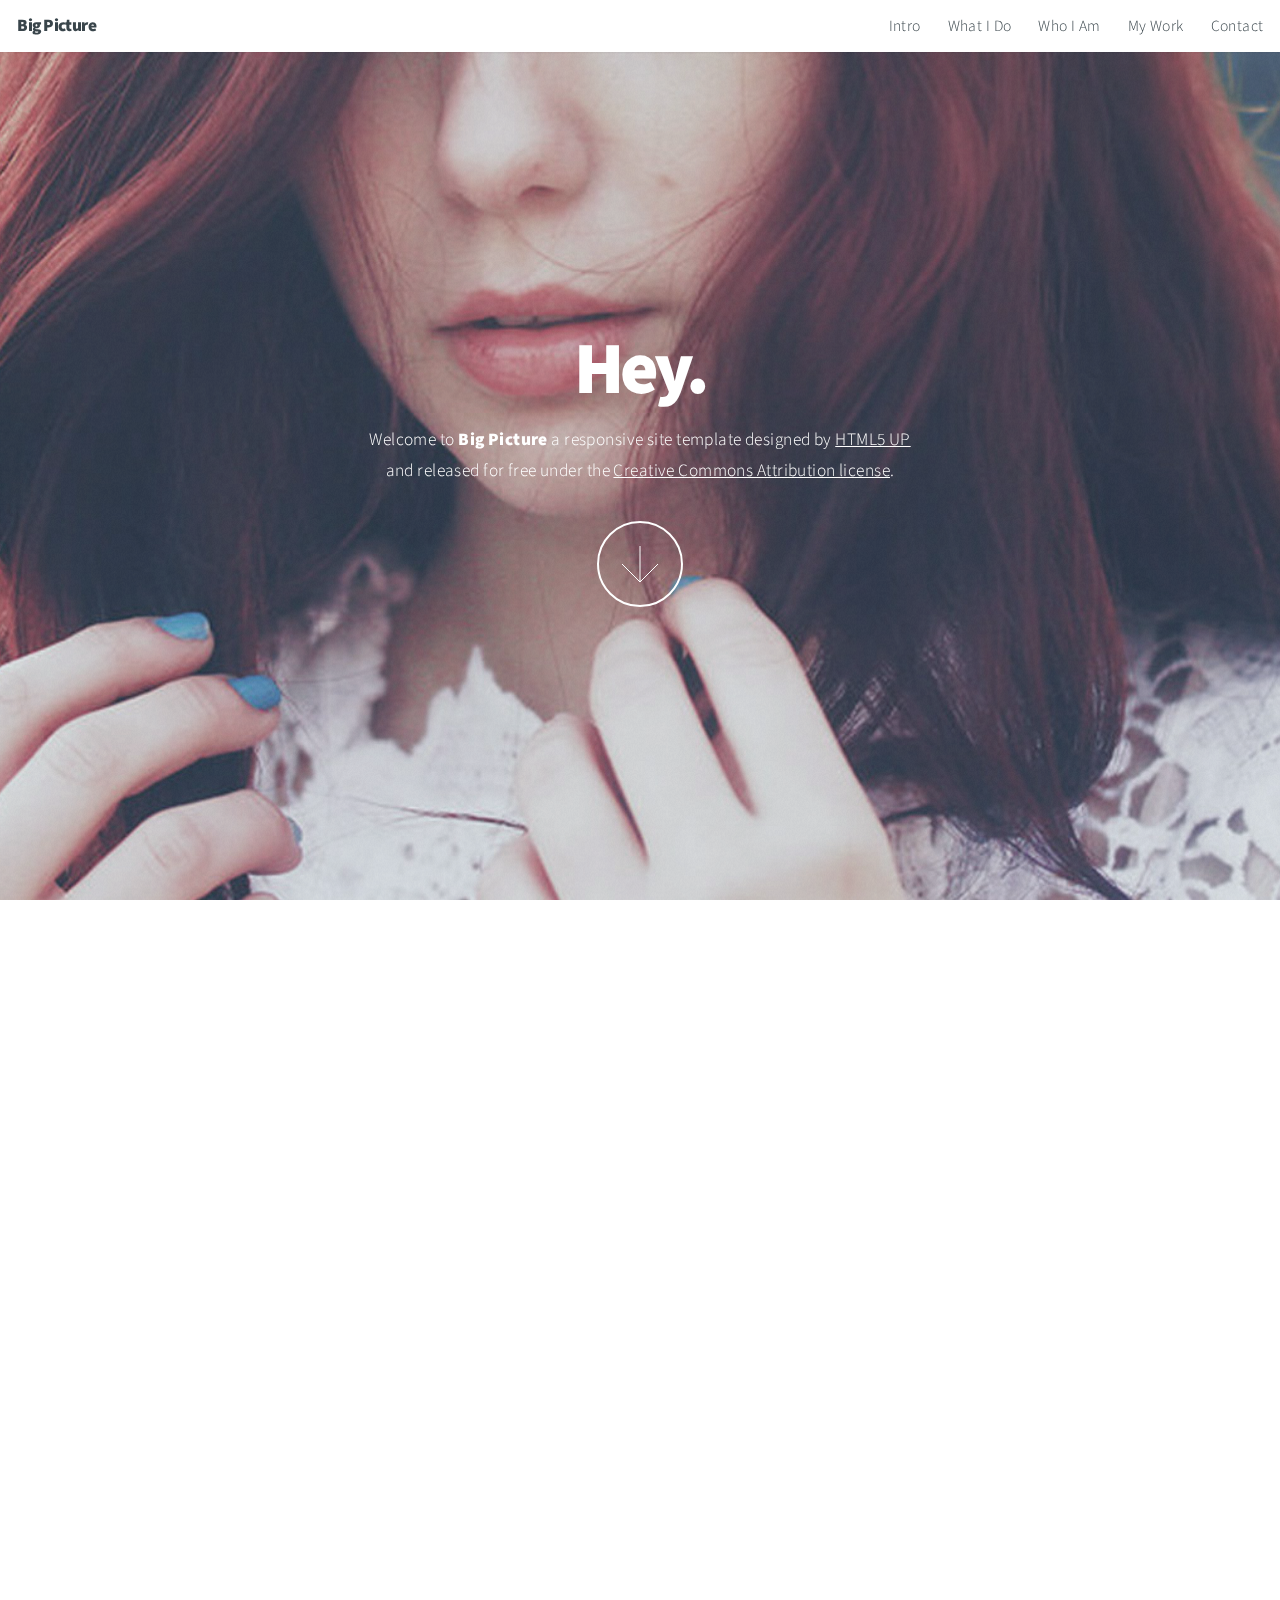
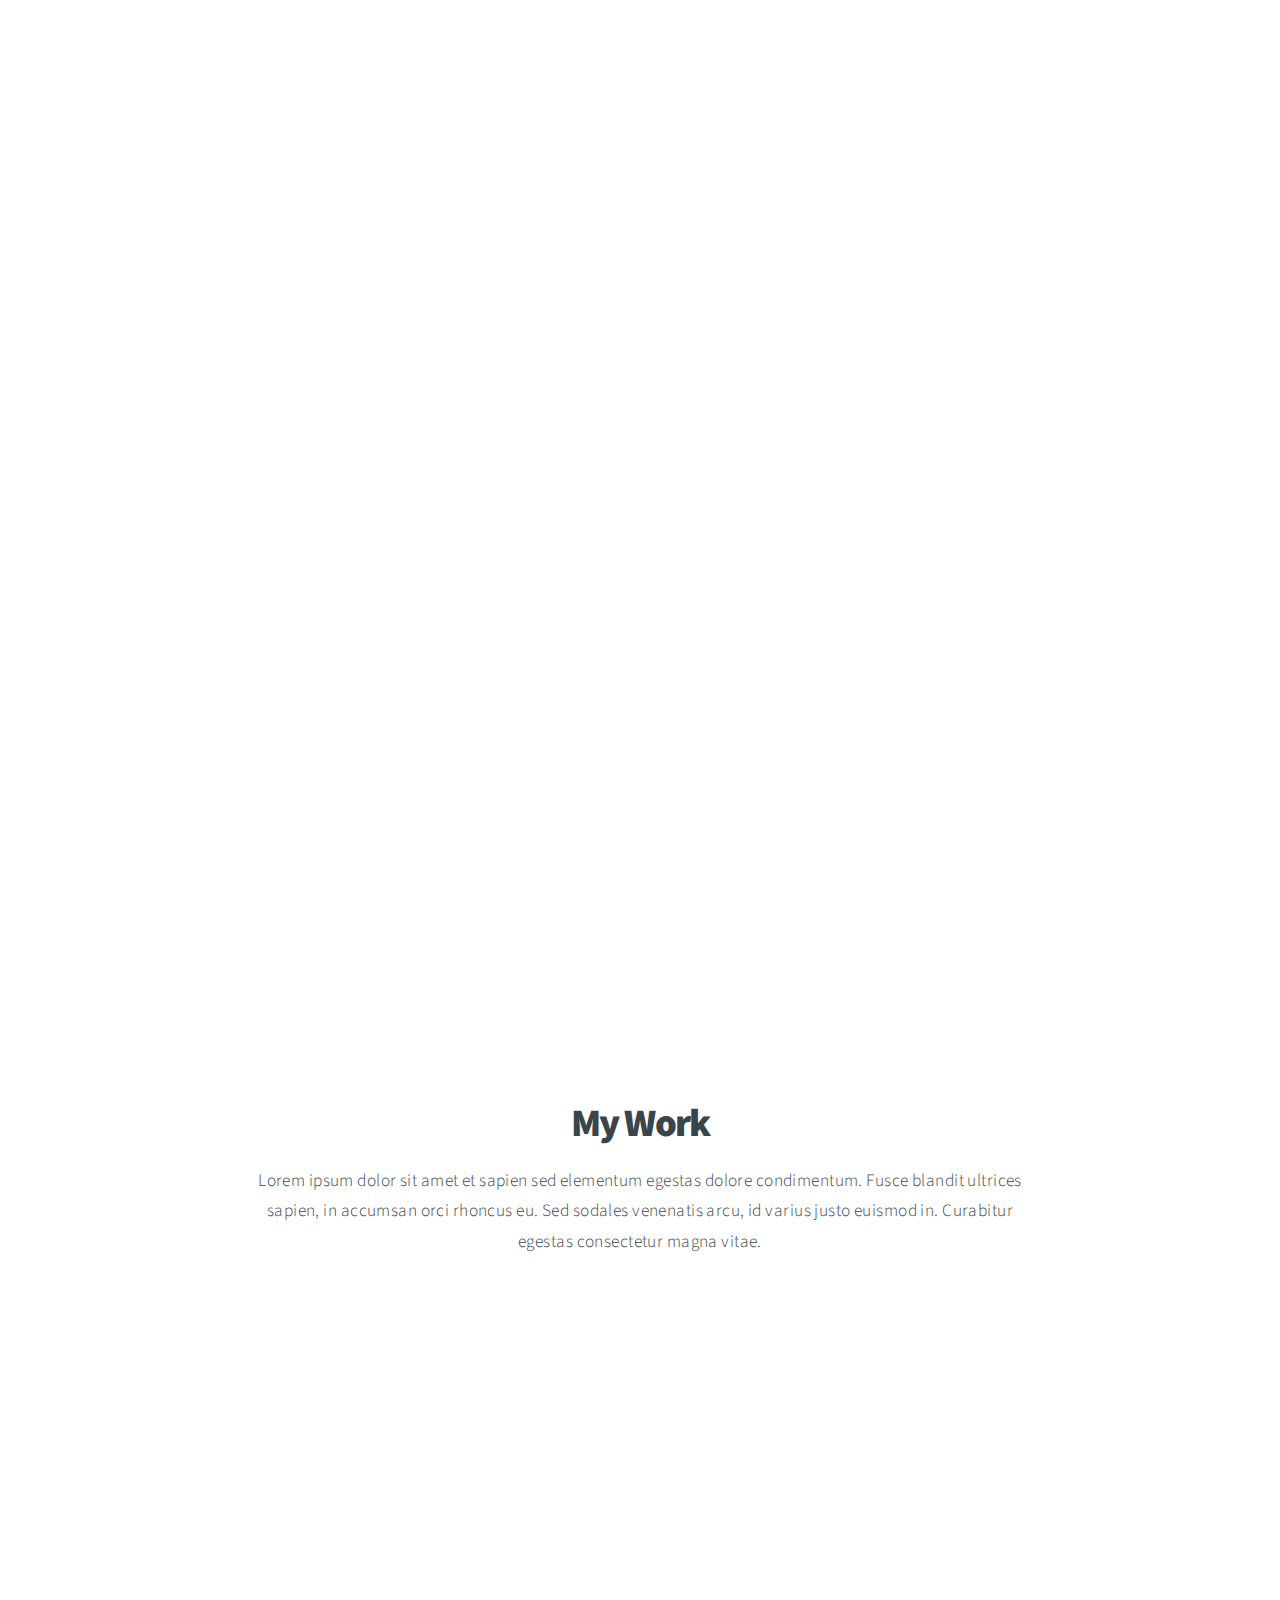
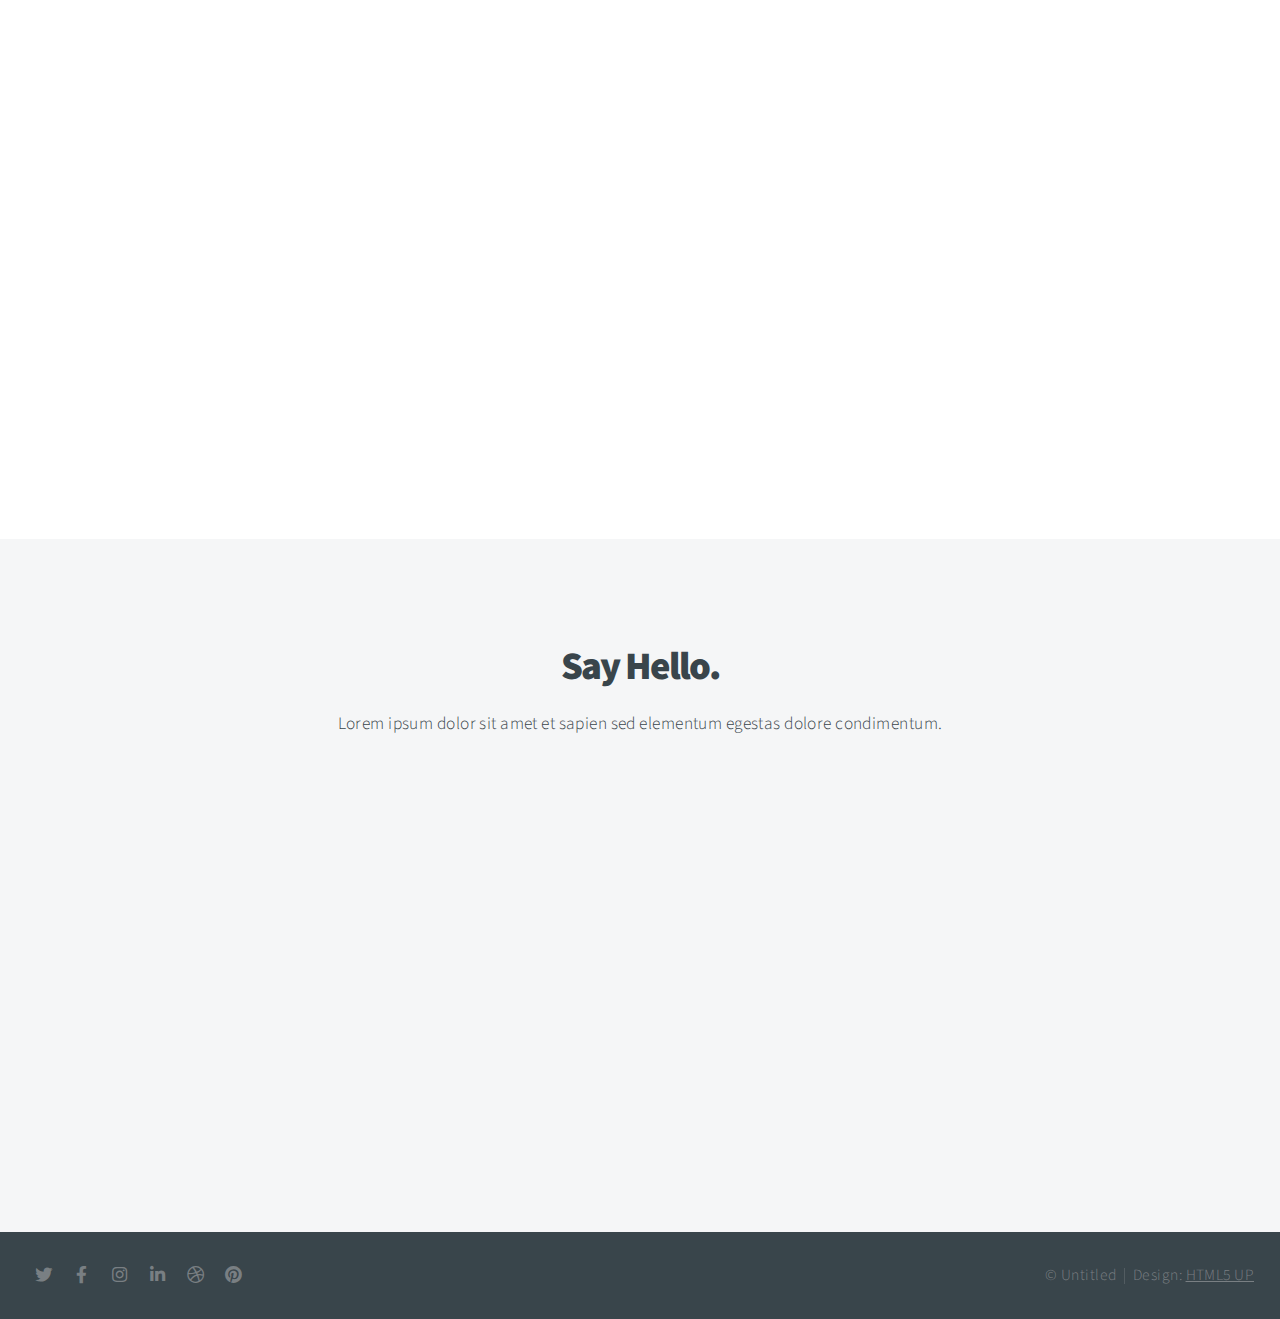
==== index.html @ 6c7ec18d "Mis en plage du portfolio version HTLM5up.net" ====
<!DOCTYPE HTML>
<!--
	Big Picture by HTML5 UP
	html5up.net | @ajlkn
	Free for personal and commercial use under the CCA 3.0 license (html5up.net/license)
-->
<html>
	<head>
		<title>Big Picture by HTML5 UP</title>
		<meta charset="utf-8" />
		<meta name="viewport" content="width=device-width, initial-scale=1, user-scalable=no" />
		<link rel="stylesheet" href="assets/css/main.css" />
		<noscript><link rel="stylesheet" href="assets/css/noscript.css" /></noscript>
	</head>
	<body class="is-preload">

		<!-- Header -->
			<header id="header">
				<h1>Big Picture</h1>
				<nav>
					<ul>
						<li><a href="#intro">Intro</a></li>
						<li><a href="#one">What I Do</a></li>
						<li><a href="#two">Who I Am</a></li>
						<li><a href="#work">My Work</a></li>
						<li><a href="#contact">Contact</a></li>
					</ul>
				</nav>
			</header>

		<!-- Intro -->
			<section id="intro" class="main style1 dark fullscreen">
				<div class="content">
					<header>
						<h2>Hey.</h2>
					</header>
					<p>Welcome to <strong>Big Picture</strong> a responsive site template designed by <a href="https://html5up.net">HTML5 UP</a><br />
					and released for free under the <a href="https://html5up.net/license">Creative Commons Attribution license</a>.</p>
					<footer>
						<a href="#one" class="button style2 down">More</a>
					</footer>
				</div>
			</section>

		<!-- One -->
			<section id="one" class="main style2 right dark fullscreen">
				<div class="content box style2">
					<header>
						<h2>What I Do</h2>
					</header>
					<p>Lorem ipsum dolor sit amet et sapien sed elementum egestas dolore condimentum.
					Fusce blandit ultrices sapien, in accumsan orci rhoncus eu. Sed sodales venenatis arcu,
					id varius justo euismod in. Curabitur egestas consectetur magna.</p>
				</div>
				<a href="#two" class="button style2 down anchored">Next</a>
			</section>

		<!-- Two -->
			<section id="two" class="main style2 left dark fullscreen">
				<div class="content box style2">
					<header>
						<h2>Who I Am</h2>
					</header>
					<p>Lorem ipsum dolor sit amet et sapien sed elementum egestas dolore condimentum.
					Fusce blandit ultrices sapien, in accumsan orci rhoncus eu. Sed sodales venenatis arcu,
					id varius justo euismod in. Curabitur egestas consectetur magna.</p>
				</div>
				<a href="#work" class="button style2 down anchored">Next</a>
			</section>

		<!-- Work -->
			<section id="work" class="main style3 primary">
				<div class="content">
					<header>
						<h2>My Work</h2>
						<p>Lorem ipsum dolor sit amet et sapien sed elementum egestas dolore condimentum.
						Fusce blandit ultrices sapien, in accumsan orci rhoncus eu. Sed sodales venenatis
						arcu, id varius justo euismod in. Curabitur egestas consectetur magna vitae.</p>
					</header>

					<!-- Gallery  -->
						<div class="gallery">
							<article class="from-left">
								<a href="images/fulls/01.jpg" class="image fit"><img src="images/thumbs/01.jpg" title="The Anonymous Red" alt="" /></a>
							</article>
							<article class="from-right">
								<a href="images/fulls/02.jpg" class="image fit"><img src="images/thumbs/02.jpg" title="Airchitecture II" alt="" /></a>
							</article>
							<article class="from-left">
								<a href="images/fulls/03.jpg" class="image fit"><img src="images/thumbs/03.jpg" title="Air Lounge" alt="" /></a>
							</article>
							<article class="from-right">
								<a href="images/fulls/04.jpg" class="image fit"><img src="images/thumbs/04.jpg" title="Carry on" alt="" /></a>
							</article>
							<article class="from-left">
								<a href="images/fulls/05.jpg" class="image fit"><img src="images/thumbs/05.jpg" title="The sparkling shell" alt="" /></a>
							</article>
							<article class="from-right">
								<a href="images/fulls/06.jpg" class="image fit"><img src="images/thumbs/06.jpg" title="Bent IX" alt="" /></a>
							</article>
						</div>

				</div>
			</section>

		<!-- Contact -->
			<section id="contact" class="main style3 secondary">
				<div class="content">
					<header>
						<h2>Say Hello.</h2>
						<p>Lorem ipsum dolor sit amet et sapien sed elementum egestas dolore condimentum.</p>
					</header>
					<div class="box">
						<form method="post" action="#">
							<div class="fields">
								<div class="field half"><input type="text" name="name" placeholder="Name" /></div>
								<div class="field half"><input type="email" name="email" placeholder="Email" /></div>
								<div class="field"><textarea name="message" placeholder="Message" rows="6"></textarea></div>
							</div>
							<ul class="actions special">
								<li><input type="submit" value="Send Message" /></li>
							</ul>
						</form>
					</div>
				</div>
			</section>

		<!-- Footer -->
			<footer id="footer">

				<!-- Icons -->
					<ul class="icons">
						<li><a href="#" class="icon brands fa-twitter"><span class="label">Twitter</span></a></li>
						<li><a href="#" class="icon brands fa-facebook-f"><span class="label">Facebook</span></a></li>
						<li><a href="#" class="icon brands fa-instagram"><span class="label">Instagram</span></a></li>
						<li><a href="#" class="icon brands fa-linkedin-in"><span class="label">LinkedIn</span></a></li>
						<li><a href="#" class="icon brands fa-dribbble"><span class="label">Dribbble</span></a></li>
						<li><a href="#" class="icon brands fa-pinterest"><span class="label">Pinterest</span></a></li>
					</ul>

				<!-- Menu -->
					<ul class="menu">
						<li>&copy; Untitled</li><li>Design: <a href="https://html5up.net">HTML5 UP</a></li>
					</ul>

			</footer>

		<!-- Scripts -->
			<script src="assets/js/jquery.min.js"></script>
			<script src="assets/js/jquery.poptrox.min.js"></script>
			<script src="assets/js/jquery.scrolly.min.js"></script>
			<script src="assets/js/jquery.scrollex.min.js"></script>
			<script src="assets/js/browser.min.js"></script>
			<script src="assets/js/breakpoints.min.js"></script>
			<script src="assets/js/util.js"></script>
			<script src="assets/js/main.js"></script>

	</body>
</html>
---- assets/css/main.css ----
@import url("https://fonts.googleapis.com/css?family=Source+Sans+Pro:300,900");
@import url("fontawesome-all.min.css");

/*
	Big Picture by HTML5 UP
	html5up.net | @ajlkn
	Free for personal and commercial use under the CCA 3.0 license (html5up.net/license)
*/

html, body, div, span, applet, object,
iframe, h1, h2, h3, h4, h5, h6, p, blockquote,
pre, a, abbr, acronym, address, big, cite,
code, del, dfn, em, img, ins, kbd, q, s, samp,
small, strike, strong, sub, sup, tt, var, b,
u, i, center, dl, dt, dd, ol, ul, li, fieldset,
form, label, legend, table, caption, tbody,
tfoot, thead, tr, th, td, article, aside,
canvas, details, embed, figure, figcaption,
footer, header, hgroup, menu, nav, output, ruby,
section, summary, time, mark, audio, video {
	margin: 0;
	padding: 0;
	border: 0;
	font-size: 100%;
	font: inherit;
	vertical-align: baseline;}

article, aside, details, figcaption, figure,
footer, header, hgroup, menu, nav, section {
	display: block;}

body {
	line-height: 1;
}

ol, ul {
	list-style: none;
}

blockquote, q {
	quotes: none;
}

	blockquote:before, blockquote:after, q:before, q:after {
		content: '';
		content: none;
	}

table {
	border-collapse: collapse;
	border-spacing: 0;
}

body {
	-webkit-text-size-adjust: none;
}

mark {
	background-color: transparent;
	color: inherit;
}

input::-moz-focus-inner {
	border: 0;
	padding: 0;
}

input, select, textarea {
	-moz-appearance: none;
	-webkit-appearance: none;
	-ms-appearance: none;
	appearance: none;
}

/* Basic */

	@-ms-viewport {
		width: device-width;
	}

	html {
		height: 100%;
	}

	html {
		box-sizing: border-box;
	}

	*, *:before, *:after {
		box-sizing: inherit;
	}

	body {
		background: #ffffff;
		height: 100%;
		min-width: 320px;
	}

		body.is-preload *, body.is-preload *:before, body.is-preload *:after {
			-moz-animation: none !important;
			-webkit-animation: none !important;
			-ms-animation: none !important;
			animation: none !important;
			-moz-transition: none !important;
			-webkit-transition: none !important;
			-ms-transition: none !important;
			transition: none !important;
		}

/* Spinner */

	@-moz-keyframes spinner-rotate {
		0% {
			-moz-transform: scale(1) rotate(0deg);
			-webkit-transform: scale(1) rotate(0deg);
			-ms-transform: scale(1) rotate(0deg);
			transform: scale(1) rotate(0deg);
		}

		100% {
			-moz-transform: scale(1) rotate(360deg);
			-webkit-transform: scale(1) rotate(360deg);
			-ms-transform: scale(1) rotate(360deg);
			transform: scale(1) rotate(360deg);
		}
	}

	@-webkit-keyframes spinner-rotate {
		0% {
			-moz-transform: scale(1) rotate(0deg);
			-webkit-transform: scale(1) rotate(0deg);
			-ms-transform: scale(1) rotate(0deg);
			transform: scale(1) rotate(0deg);
		}

		100% {
			-moz-transform: scale(1) rotate(360deg);
			-webkit-transform: scale(1) rotate(360deg);
			-ms-transform: scale(1) rotate(360deg);
			transform: scale(1) rotate(360deg);
		}
	}

	@-ms-keyframes spinner-rotate {
		0% {
			-moz-transform: scale(1) rotate(0deg);
			-webkit-transform: scale(1) rotate(0deg);
			-ms-transform: scale(1) rotate(0deg);
			transform: scale(1) rotate(0deg);
		}

		100% {
			-moz-transform: scale(1) rotate(360deg);
			-webkit-transform: scale(1) rotate(360deg);
			-ms-transform: scale(1) rotate(360deg);
			transform: scale(1) rotate(360deg);
		}
	}

	@keyframes spinner-rotate {
		0% {
			-moz-transform: scale(1) rotate(0deg);
			-webkit-transform: scale(1) rotate(0deg);
			-ms-transform: scale(1) rotate(0deg);
			transform: scale(1) rotate(0deg);
		}

		100% {
			-moz-transform: scale(1) rotate(360deg);
			-webkit-transform: scale(1) rotate(360deg);
			-ms-transform: scale(1) rotate(360deg);
			transform: scale(1) rotate(360deg);
		}
	}

/* Loader */

	@-moz-keyframes spinner-show {
		0% {
			opacity: 0;
		}

		100% {
			opacity: 1;
		}
	}

	@-webkit-keyframes spinner-show {
		0% {
			opacity: 0;
		}

		100% {
			opacity: 1;
		}
	}

	@-ms-keyframes spinner-show {
		0% {
			opacity: 0;
		}

		100% {
			opacity: 1;
		}
	}

	@keyframes spinner-show {
		0% {
			opacity: 0;
		}

		100% {
			opacity: 1;
		}
	}

	@-moz-keyframes spinner-hide {
		0% {
			-moz-transform: scale(1) rotate(0deg);
			-webkit-transform: scale(1) rotate(0deg);
			-ms-transform: scale(1) rotate(0deg);
			transform: scale(1) rotate(0deg);
			color: #e5e6e7;
			z-index: 100001;
		}

		99% {
			-moz-transform: scale(0.5) rotate(360deg);
			-webkit-transform: scale(0.5) rotate(360deg);
			-ms-transform: scale(0.5) rotate(360deg);
			transform: scale(0.5) rotate(360deg);
			color: #e5e6e7;
			z-index: 100001;
		}

		100% {
			-moz-transform: scale(0.5) rotate(360deg);
			-webkit-transform: scale(0.5) rotate(360deg);
			-ms-transform: scale(0.5) rotate(360deg);
			transform: scale(0.5) rotate(360deg);
			color: #e5e6e7;
			z-index: -1;
		}
	}

	@-webkit-keyframes spinner-hide {
		0% {
			-moz-transform: scale(1) rotate(0deg);
			-webkit-transform: scale(1) rotate(0deg);
			-ms-transform: scale(1) rotate(0deg);
			transform: scale(1) rotate(0deg);
			color: #e5e6e7;
			z-index: 100001;
		}

		99% {
			-moz-transform: scale(0.5) rotate(360deg);
			-webkit-transform: scale(0.5) rotate(360deg);
			-ms-transform: scale(0.5) rotate(360deg);
			transform: scale(0.5) rotate(360deg);
			color: #e5e6e7;
			z-index: 100001;
		}

		100% {
			-moz-transform: scale(0.5) rotate(360deg);
			-webkit-transform: scale(0.5) rotate(360deg);
			-ms-transform: scale(0.5) rotate(360deg);
			transform: scale(0.5) rotate(360deg);
			color: #e5e6e7;
			z-index: -1;
		}
	}

	@-ms-keyframes spinner-hide {
		0% {
			-moz-transform: scale(1) rotate(0deg);
			-webkit-transform: scale(1) rotate(0deg);
			-ms-transform: scale(1) rotate(0deg);
			transform: scale(1) rotate(0deg);
			color: #e5e6e7;
			z-index: 100001;
		}

		99% {
			-moz-transform: scale(0.5) rotate(360deg);
			-webkit-transform: scale(0.5) rotate(360deg);
			-ms-transform: scale(0.5) rotate(360deg);
			transform: scale(0.5) rotate(360deg);
			color: #e5e6e7;
			z-index: 100001;
		}

		100% {
			-moz-transform: scale(0.5) rotate(360deg);
			-webkit-transform: scale(0.5) rotate(360deg);
			-ms-transform: scale(0.5) rotate(360deg);
			transform: scale(0.5) rotate(360deg);
			color: #e5e6e7;
			z-index: -1;
		}
	}

	@keyframes spinner-hide {
		0% {
			-moz-transform: scale(1) rotate(0deg);
			-webkit-transform: scale(1) rotate(0deg);
			-ms-transform: scale(1) rotate(0deg);
			transform: scale(1) rotate(0deg);
			color: #e5e6e7;
			z-index: 100001;
		}

		99% {
			-moz-transform: scale(0.5) rotate(360deg);
			-webkit-transform: scale(0.5) rotate(360deg);
			-ms-transform: scale(0.5) rotate(360deg);
			transform: scale(0.5) rotate(360deg);
			color: #e5e6e7;
			z-index: 100001;
		}

		100% {
			-moz-transform: scale(0.5) rotate(360deg);
			-webkit-transform: scale(0.5) rotate(360deg);
			-ms-transform: scale(0.5) rotate(360deg);
			transform: scale(0.5) rotate(360deg);
			color: #e5e6e7;
			z-index: -1;
		}
	}

	@-moz-keyframes overlay-hide {
		0% {
			opacity: 1;
			z-index: 100000;
		}

		15% {
			opacity: 1;
			z-index: 100000;
		}

		99% {
			opacity: 0;
			z-index: 100000;
		}

		100% {
			opacity: 0;
			z-index: -1;
		}
	}

	@-webkit-keyframes overlay-hide {
		0% {
			opacity: 1;
			z-index: 100000;
		}

		15% {
			opacity: 1;
			z-index: 100000;
		}

		99% {
			opacity: 0;
			z-index: 100000;
		}

		100% {
			opacity: 0;
			z-index: -1;
		}
	}

	@-ms-keyframes overlay-hide {
		0% {
			opacity: 1;
			z-index: 100000;
		}

		15% {
			opacity: 1;
			z-index: 100000;
		}

		99% {
			opacity: 0;
			z-index: 100000;
		}

		100% {
			opacity: 0;
			z-index: -1;
		}
	}

	@keyframes overlay-hide {
		0% {
			opacity: 1;
			z-index: 100000;
		}

		15% {
			opacity: 1;
			z-index: 100000;
		}

		99% {
			opacity: 0;
			z-index: 100000;
		}

		100% {
			opacity: 0;
			z-index: -1;
		}
	}

	body {
		text-decoration: none;
	}

		body:before {
			-moz-animation: spinner-show 1.5s 1 0.25s ease forwards, spinner-hide 0.25s ease-in-out forwards !important;
			-webkit-animation: spinner-show 1.5s 1 0.25s ease forwards, spinner-hide 0.25s ease-in-out forwards !important;
			-ms-animation: spinner-show 1.5s 1 0.25s ease forwards, spinner-hide 0.25s ease-in-out forwards !important;
			animation: spinner-show 1.5s 1 0.25s ease forwards, spinner-hide 0.25s ease-in-out forwards !important;
			-moz-transform-origin: 50% 50%;
			-webkit-transform-origin: 50% 50%;
			-ms-transform-origin: 50% 50%;
			transform-origin: 50% 50%;
			-moz-osx-font-smoothing: grayscale;
			-webkit-font-smoothing: antialiased;
			font-family: FontAwesome;
			font-style: normal;
			font-weight: normal;
			text-transform: none !important;
			color: #e5e6e7;
			content: '\f1ce';
			cursor: default;
			display: block;
			font-size: 2em;
			height: 2em;
			left: 50%;
			line-height: 2em;
			margin: -1em 0 0 -1em;
			opacity: 0;
			position: fixed;
			text-align: center;
			top: 50%;
			width: 2em;
			z-index: -1;
		}

		body:after {
			-moz-animation: overlay-hide 1.5s ease-in forwards !important;
			-webkit-animation: overlay-hide 1.5s ease-in forwards !important;
			-ms-animation: overlay-hide 1.5s ease-in forwards !important;
			animation: overlay-hide 1.5s ease-in forwards !important;
			background: #ffffff;
			content: '';
			display: block;
			height: 100%;
			left: 0;
			opacity: 0;
			position: fixed;
			top: 0;
			width: 100%;
			z-index: -1;
		}

		body.is-preload:before {
			-moz-animation: spinner-show 1.5s 1 0.25s ease forwards, spinner-rotate 0.75s infinite linear !important;
			-webkit-animation: spinner-show 1.5s 1 0.25s ease forwards, spinner-rotate 0.75s infinite linear !important;
			-ms-animation: spinner-show 1.5s 1 0.25s ease forwards, spinner-rotate 0.75s infinite linear !important;
			animation: spinner-show 1.5s 1 0.25s ease forwards, spinner-rotate 0.75s infinite linear !important;
			z-index: 100001;
		}

		body.is-preload:after {
			-moz-animation: none !important;
			-webkit-animation: none !important;
			-ms-animation: none !important;
			animation: none !important;
			opacity: 1;
			z-index: 100000;
		}

	@media (-webkit-min-device-pixel-ratio: 2) {

		body:before {
			line-height: 2.025em;
		}

	}

/* Type */

	body, input, textarea, select {
		font-family: "Source Sans Pro", "sans-serif";
		font-weight: 300;
		font-size: 18pt;
		line-height: 1.75em;
		color: #39454b;
		letter-spacing: 0.025em;
	}

		@media screen and (max-width: 1920px) {

			body, input, textarea, select {
				font-size: 17pt;
			}

		}

		@media screen and (max-width: 1680px) {

			body, input, textarea, select {
				font-size: 15pt;
			}

		}

		@media screen and (max-width: 1280px) {

			body, input, textarea, select {
				font-size: 13pt;
			}

		}

		@media screen and (max-width: 1000px) {

			body, input, textarea, select {
				font-size: 13pt;
			}

		}

		@media screen and (max-width: 736px) {

			body, input, textarea, select {
				font-size: 12pt;
				line-height: 1.5em;
			}

		}

	h1, h2, h3, h4, h5, h6 {
		font-weight: 900;
		color: inherit;
		letter-spacing: -0.0325em;
	}

		h1 a, h2 a, h3 a, h4 a, h5 a, h6 a {
			color: inherit;
			text-decoration: none;
		}

	h2 {
		font-size: 2.25em;
		line-height: 1.25em;
		letter-spacing: -0.05em;
	}

	@media screen and (max-width: 736px) {

		h2 {
			font-size: 1.5em;
		}

	}

	strong, b {
		font-weight: 900;
		color: inherit;
	}

	em, i {
		font-style: italic;
	}

	a {
		-moz-transition: color 0.2s ease-in-out;
		-webkit-transition: color 0.2s ease-in-out;
		-ms-transition: color 0.2s ease-in-out;
		transition: color 0.2s ease-in-out;
		color: #98c593;
	}

	sub {
		position: relative;
		top: 0.5em;
		font-size: 0.8em;
	}

	sup {
		position: relative;
		top: -0.5em;
		font-size: 0.8em;
	}

	hr {
		border: 0;
		border-top: solid 1px #e5e6e7;
	}

	blockquote {
		border-left: solid 0.5em #e5e6e7;
		padding: 1em 0 1em 2em;
		font-style: italic;
	}

	p, ul, ol, dl, table {
		margin-bottom: 1em;
	}

/* Box */

	.box {
		background: #ffffff;
		color: #39454b;
		padding: 2em;
	}

		.box > :last-child {
			margin-bottom: 0;
		}

		.box.style2 {
			padding: 3.5em 2.5em 3.5em 2.5em;
		}

		@media screen and (max-width: 736px) {

			.box {
				padding: 1em;
			}

				.box.style2 {
					padding: 1.5em 1.25em 1.5em 1.25em;
					background-color: rgba(255, 255, 255, 0.9);
				}

		}

/* Button */

	input[type="button"],
	input[type="submit"],
	input[type="reset"],
	.button,
	button {
		-moz-appearance: none;
		-webkit-appearance: none;
		-ms-appearance: none;
		appearance: none;
		-moz-transition: background-color 0.2s ease-in-out;
		-webkit-transition: background-color 0.2s ease-in-out;
		-ms-transition: background-color 0.2s ease-in-out;
		transition: background-color 0.2s ease-in-out;
		background-color: #98c593;
		border: 0;
		border-radius: 3.5em;
		color: #ffffff;
		cursor: pointer;
		display: inline-block;
		height: 3.5em;
		line-height: 3.5em;
		outline: 0;
		padding: 0 2em 0 2em;
		position: relative;
		text-align: center;
		text-decoration: none;
	}

		input[type="button"].down,
		input[type="submit"].down,
		input[type="reset"].down,
		.button.down,
		button.down {
			width: 5em;
			height: 5em;
			line-height: 4.5em;
			padding: 0;
			background-image: url("images/dark-arrow.svg");
			background-position: center center;
			background-repeat: no-repeat;
			text-indent: -10em;
			overflow: hidden;
		}

			input[type="button"].down.anchored,
			input[type="submit"].down.anchored,
			input[type="reset"].down.anchored,
			.button.down.anchored,
			button.down.anchored {
				bottom: 0;
				border-bottom: 0;
				border-radius: 3em 3em 0 0;
				height: 4.5em;
				margin-left: -2.5em;
			}

		input[type="button"].anchored,
		input[type="submit"].anchored,
		input[type="reset"].anchored,
		.button.anchored,
		button.anchored {
			position: absolute;
			left: 50%;
		}

		input[type="button"]:hover,
		input[type="submit"]:hover,
		input[type="reset"]:hover,
		.button:hover,
		button:hover {
			background-color: #a8cea4;
		}

		input[type="button"]:active,
		input[type="submit"]:active,
		input[type="reset"]:active,
		.button:active,
		button:active {
			background-color: #88bc82;
		}

		input[type="button"].style2,
		input[type="submit"].style2,
		input[type="reset"].style2,
		.button.style2,
		button.style2 {
			background-color: transparent;
			border: solid 2px #e5e6e7;
			color: inherit;
		}

			input[type="button"].style2:hover,
			input[type="submit"].style2:hover,
			input[type="reset"].style2:hover,
			.button.style2:hover,
			button.style2:hover {
				background-color: rgba(229, 230, 231, 0.25);
			}

			input[type="button"].style2:active,
			input[type="submit"].style2:active,
			input[type="reset"].style2:active,
			.button.style2:active,
			button.style2:active {
				background-color: rgba(229, 230, 231, 0.375);
			}

			input[type="button"].style2.down,
			input[type="submit"].style2.down,
			input[type="reset"].style2.down,
			.button.style2.down,
			button.style2.down {
				background-image: url("images/arrow.svg");
			}

/* Form */

	form {
		margin: 0 0 2em 0;
	}

		form > :last-child {
			margin-bottom: 0;
		}

		form > .fields {
			display: -moz-flex;
			display: -webkit-flex;
			display: -ms-flex;
			display: flex;
			-moz-flex-wrap: wrap;
			-webkit-flex-wrap: wrap;
			-ms-flex-wrap: wrap;
			flex-wrap: wrap;
			width: calc(100% + 3em);
			margin: -1.5em 0 2em -1.5em;
		}

			form > .fields > .field {
				-moz-flex-grow: 0;
				-webkit-flex-grow: 0;
				-ms-flex-grow: 0;
				flex-grow: 0;
				-moz-flex-shrink: 0;
				-webkit-flex-shrink: 0;
				-ms-flex-shrink: 0;
				flex-shrink: 0;
				padding: 1.5em 0 0 1.5em;
				width: calc(100% - 1.5em);
			}

				form > .fields > .field.half {
					width: calc(50% - 0.75em);
				}

				form > .fields > .field.third {
					width: calc(100%/3 - 0.5em);
				}

				form > .fields > .field.quarter {
					width: calc(25% - 0.375em);
				}

		@media screen and (max-width: 480px) {

			form > .fields {
				width: calc(100% + 2em);
				margin: -1em 0 2em -1em;
			}

				form > .fields > .field {
					padding: 1em 0 0 1em;
					width: calc(100% - 1em);
				}

					form > .fields > .field.half {
						width: calc(100% - 1em);
					}

					form > .fields > .field.third {
						width: calc(100% - 1em);
					}

					form > .fields > .field.quarter {
						width: calc(100% - 1em);
					}

		}

	label {
		display: block;
	}

	input[type="text"],
	input[type="password"],
	input[type="email"],
	input[type="tel"],
	input[type="search"],
	input[type="url"],
	select,
	textarea {
		-moz-appearance: none;
		-webkit-appearance: none;
		-ms-appearance: none;
		appearance: none;
		-moz-transition: border-color 0.2s ease-in-out, color 0.2s ease-in-out;
		-webkit-transition: border-color 0.2s ease-in-out, color 0.2s ease-in-out;
		-ms-transition: border-color 0.2s ease-in-out, color 0.2s ease-in-out;
		transition: border-color 0.2s ease-in-out, color 0.2s ease-in-out;
		color: #39454b;
		display: block;
		width: 100%;
		padding: 0.65em 0.75em;
		background: none;
		border: solid 2px #e5e6e7;
		color: inherit;
		border-radius: 0.5em;
		outline: none;
	}

		input[type="text"]:focus,
		input[type="password"]:focus,
		input[type="email"]:focus,
		input[type="tel"]:focus,
		input[type="search"]:focus,
		input[type="url"]:focus,
		select:focus,
		textarea:focus {
			border-color: #9ac8e9;
		}

	input[type="text"],
	input[type="password"],
	input[type="email"],
	input[type="tel"],
	input[type="search"],
	input[type="url"],
	select {
		line-height: 1.35em;
	}

	textarea {
		min-height: 8em;
	}

	::-moz-focus-inner {
		border: 0;
	}

	::-webkit-input-placeholder {
		opacity: 0.375;
	}

	:-moz-placeholder {
		opacity: 0.375;
	}

	::-moz-placeholder {
		opacity: 0.375;
	}

	:-ms-input-placeholder {
		opacity: 0.375;
	}

/* Icon */

	.icon {
		text-decoration: none;
		position: relative;
		text-decoration: none;
	}

		.icon:before {
			-moz-osx-font-smoothing: grayscale;
			-webkit-font-smoothing: antialiased;
			display: inline-block;
			font-style: normal;
			font-variant: normal;
			text-rendering: auto;
			line-height: 1;
			text-transform: none !important;
			font-family: 'Font Awesome 5 Free';
			font-weight: 400;
		}

		.icon:before {
			line-height: inherit;
		}

		.icon > .label {
			display: none;
		}

		.icon.solid:before {
			font-weight: 900;
		}

		.icon.brands:before {
			font-family: 'Font Awesome 5 Brands';
		}

/* Image */

	.image {
		position: relative;
		display: inline-block;
	}

		.image:before {
			content: '';
			position: absolute;
			left: 0;
			top: 0;
			width: 100%;
			height: 100%;
			background: url("images/overlay.png");
		}

		.image img {
			display: block;
			width: 100%;
		}

		.image.featured {
			display: block;
			width: 100%;
			margin: 0 0 2em 0;
		}

		.image.fit {
			display: block;
			width: 100%;
		}

		.image.left {
			float: left;
			margin: 0 2em 2em 0;
		}

		.image.centered {
			display: block;
			margin: 0 0 2em 0;
		}

			.image.centered img {
				margin: 0 auto;
				width: auto;
			}

/* List */

	ul.default {
		list-style: disc;
		padding-left: 1em;
	}

		ul.default li {
			padding-left: 0.5em;
		}

	ul.menu {
		cursor: default;
	}

		ul.menu li {
			display: inline-block;
			line-height: 1em;
			border-left: solid 1px #e5e6e7;
			padding: 0 0 0 0.5em;
			margin: 0 0 0 0.5em;
		}

			ul.menu li:first-child {
				border-left: 0;
				padding-left: 0;
				margin-left: 0;
			}

	ol.default {
		list-style: decimal;
		padding-left: 1.25em;
	}

		ol.default li {
			padding-left: 0.25em;
		}

/* Actions */

	ul.actions {
		display: -moz-flex;
		display: -webkit-flex;
		display: -ms-flex;
		display: flex;
		cursor: default;
		list-style: none;
		margin-left: -1em;
		padding-left: 0;
	}

		ul.actions li {
			padding: 0 0 0 1em;
			vertical-align: middle;
		}

		ul.actions.special {
			-moz-justify-content: center;
			-webkit-justify-content: center;
			-ms-justify-content: center;
			justify-content: center;
			width: 100%;
			margin-left: 0;
		}

			ul.actions.special li:first-child {
				padding-left: 0;
			}

		ul.actions.stacked {
			-moz-flex-direction: column;
			-webkit-flex-direction: column;
			-ms-flex-direction: column;
			flex-direction: column;
			margin-left: 0;
		}

			ul.actions.stacked li {
				padding: 1.3em 0 0 0;
			}

				ul.actions.stacked li:first-child {
					padding-top: 0;
				}

		ul.actions.fit {
			width: calc(100% + 1em);
		}

			ul.actions.fit li {
				-moz-flex-grow: 1;
				-webkit-flex-grow: 1;
				-ms-flex-grow: 1;
				flex-grow: 1;
				-moz-flex-shrink: 1;
				-webkit-flex-shrink: 1;
				-ms-flex-shrink: 1;
				flex-shrink: 1;
				width: 100%;
			}

				ul.actions.fit li > * {
					width: 100%;
				}

			ul.actions.fit.stacked {
				width: 100%;
			}

		@media screen and (max-width: 480px) {

			ul.actions:not(.fixed) {
				-moz-flex-direction: column;
				-webkit-flex-direction: column;
				-ms-flex-direction: column;
				flex-direction: column;
				margin-left: 0;
				width: 100% !important;
			}

				ul.actions:not(.fixed) li {
					-moz-flex-grow: 1;
					-webkit-flex-grow: 1;
					-ms-flex-grow: 1;
					flex-grow: 1;
					-moz-flex-shrink: 1;
					-webkit-flex-shrink: 1;
					-ms-flex-shrink: 1;
					flex-shrink: 1;
					padding: 1em 0 0 0;
					text-align: center;
					width: 100%;
				}

					ul.actions:not(.fixed) li > * {
						width: 100%;
					}

					ul.actions:not(.fixed) li:first-child {
						padding-top: 0;
					}

					ul.actions:not(.fixed) li input[type="submit"],
					ul.actions:not(.fixed) li input[type="reset"],
					ul.actions:not(.fixed) li input[type="button"],
					ul.actions:not(.fixed) li button,
					ul.actions:not(.fixed) li .button {
						width: 100%;
					}

						ul.actions:not(.fixed) li input[type="submit"].icon:before,
						ul.actions:not(.fixed) li input[type="reset"].icon:before,
						ul.actions:not(.fixed) li input[type="button"].icon:before,
						ul.actions:not(.fixed) li button.icon:before,
						ul.actions:not(.fixed) li .button.icon:before {
							margin-left: -0.5rem;
						}

		}

/* Icons */

	ul.icons {
		cursor: default;
	}

		ul.icons li {
			display: inline-block;
		}

		ul.icons a {
			display: inline-block;
			width: 2em;
			height: 2em;
			line-height: 2em;
			text-align: center;
			border: 0;
		}

/* Sections/Article */

	header {
		margin-bottom: 1em;
	}

		header p {
			display: block;
			margin: 1em 0 0 0;
			padding: 0 0 0.5em 0;
		}

	footer {
		margin-top: 2em;
	}

/* Table */

	table {
		width: 100%;
	}

		table.default {
			width: 100%;
		}

			table.default tbody tr:nth-child(2n+2) {
				background: rgba(229, 230, 231, 0.5);
			}

			table.default td {
				padding: 0.5em 1em 0.5em 1em;
			}

			table.default th {
				text-align: left;
				font-weight: 900;
				padding: 0.5em 1em 0.5em 1em;
			}

			table.default thead {
				background: #39454b;
				color: #ffffff;
			}

			table.default tfoot {
				background: #e5e6e7;
			}

/* Poptrox */

	.poptrox-popup {
		-moz-box-sizing: content-box;
		-webkit-box-sizing: content-box;
		-ms-box-sizing: content-box;
		box-sizing: content-box;
		background: #fff;
		padding-bottom: 3em;
		box-shadow: 0 0.1em 0.15em 0 rgba(0, 0, 0, 0.15);
	}

		.poptrox-popup .loader {
			position: absolute;
			top: 50%;
			left: 50%;
			margin: -1em 0 0 -1em;
			width: 2em;
			height: 2em;
			display: block;
			font-size: 2em;
		}

			.poptrox-popup .loader:before {
				-moz-animation: spinner-rotate 0.75s infinite linear !important;
				-webkit-animation: spinner-rotate 0.75s infinite linear !important;
				-ms-animation: spinner-rotate 0.75s infinite linear !important;
				animation: spinner-rotate 0.75s infinite linear !important;
				-moz-osx-font-smoothing: grayscale;
				-webkit-font-smoothing: antialiased;
				font-family: FontAwesome;
				font-style: normal;
				font-weight: normal;
				text-transform: none !important;
				color: #e5e6e7;
				content: '\f1ce';
				cursor: default;
				display: block;
				height: 2em;
				left: 0;
				line-height: 2em;
				position: absolute;
				text-align: center;
				top: 0;
				width: 2em;
			}

		.poptrox-popup .caption {
			position: absolute;
			bottom: 0;
			left: 0;
			background: #ffffff;
			width: 100%;
			height: 3em;
			line-height: 2.8em;
			text-align: center;
			cursor: default;
			z-index: 1;
			font-size: 0.9em;
		}

		.poptrox-popup .nav-next,
		.poptrox-popup .nav-previous {
			-moz-transition: opacity 0.2s ease-in-out;
			-webkit-transition: opacity 0.2s ease-in-out;
			-ms-transition: opacity 0.2s ease-in-out;
			transition: opacity 0.2s ease-in-out;
			position: absolute;
			top: 0;
			width: 50%;
			height: 100%;
			opacity: 0;
			cursor: pointer;
			background: rgba(0, 0, 0, 0.01);
			-webkit-tap-highlight-color: rgba(255, 255, 255, 0);
		}

		.poptrox-popup .nav-next:before,
		.poptrox-popup .nav-previous:before {
			content: '';
			position: absolute;
			width: 96px;
			height: 64px;
			background: url("images/poptrox-nav.svg");
			top: calc(50% - 1.5em);
			margin: -32px 0 0 0;
		}

		.poptrox-popup:hover .nav-next,
		.poptrox-popup:hover .nav-previous {
			opacity: 0.5;
		}

		.poptrox-popup:hover .nav-next:hover,
		.poptrox-popup:hover .nav-previous:hover {
			opacity: 1.0;
		}

		.poptrox-popup .nav-previous:before {
			-moz-transform: scaleX(-1);
			-webkit-transform: scaleX(-1);
			-ms-transform: scaleX(-1);
			transform: scaleX(-1);
			-ms-filter: "FlipH";
			filter: FlipH;
		}

		.poptrox-popup .nav-next {
			right: 0;
		}

			.poptrox-popup .nav-next:before {
				right: 0;
			}

		.poptrox-popup .nav-previous {
			left: 0;
		}

			.poptrox-popup .nav-previous:before {
				left: 0;
			}

		.poptrox-popup .closer {
			-moz-transition: opacity 0.2s ease-in-out;
			-webkit-transition: opacity 0.2s ease-in-out;
			-ms-transition: opacity 0.2s ease-in-out;
			transition: opacity 0.2s ease-in-out;
			position: absolute;
			top: 0;
			right: 0;
			width: 64px;
			height: 64px;
			text-indent: -9999px;
			z-index: 2;
			opacity: 0;
			-webkit-tap-highlight-color: rgba(255, 255, 255, 0);
		}

			.poptrox-popup .closer:before {
				content: '';
				display: block;
				position: absolute;
				right: 16px;
				top: 16px;
				width: 40px;
				height: 40px;
				border-radius: 100%;
				box-shadow: inset 0 0 0 2px #fff;
				background: url("images/poptrox-closer.svg") center center;
				color: #ffffff !important;
			}

		.poptrox-popup:hover .closer {
			opacity: 0.5;
		}

			.poptrox-popup:hover .closer:hover {
				opacity: 1.0;
			}

		body.is-touch .poptrox-popup .nav-next,
		body.is-touch .poptrox-popup .nav-previous,
		body.is-touch .poptrox-popup .closer {
			opacity: 1.0 !important;
		}

		@media screen and (max-width: 736px) {

			.poptrox-popup .nav-next:before,
			.poptrox-popup .nav-previous:before {
				width: 48px;
				height: 32px;
				background-size: contain;
				margin: -16px 0 0 0;
			}

			.poptrox-popup .closer:before {
				right: 12px;
				top: 12px;
				width: 20px;
				height: 20px;
				box-shadow: inset 0 0 0 1px #fff;
				background-size: contain;
				opacity: 0.65;
			}

		}

/* Gallery */

	.gallery {
		display: -moz-flex;
		display: -webkit-flex;
		display: -ms-flex;
		display: flex;
		-moz-flex-wrap: wrap;
		-webkit-flex-wrap: wrap;
		-ms-flex-wrap: wrap;
		flex-wrap: wrap;
		width: 45em;
		max-width: 100%;
		margin: 0 auto 2em auto;
	}

		.gallery article {
			-moz-transition: -moz-transform 1s ease, opacity 1s ease;
			-webkit-transition: -webkit-transform 1s ease, opacity 1s ease;
			-ms-transition: -ms-transform 1s ease, opacity 1s ease;
			transition: transform 1s ease, opacity 1s ease;
			-moz-transform: translateX(0);
			-webkit-transform: translateX(0);
			-ms-transform: translateX(0);
			transform: translateX(0);
			width: 50%;
			position: relative;
			opacity: 1.0;
		}

			.gallery article .image {
				margin: 0;
				display: block;
			}

			.gallery article:nth-last-child(1n) {
				-moz-transition-delay: 0.05s;
				-webkit-transition-delay: 0.05s;
				-ms-transition-delay: 0.05s;
				transition-delay: 0.05s;
			}

			.gallery article:nth-last-child(2n) {
				-moz-transition-delay: 0.05s;
				-webkit-transition-delay: 0.05s;
				-ms-transition-delay: 0.05s;
				transition-delay: 0.05s;
			}

			.gallery article:nth-last-child(2n) {
				-moz-transition-delay: 0.1s;
				-webkit-transition-delay: 0.1s;
				-ms-transition-delay: 0.1s;
				transition-delay: 0.1s;
			}

			.gallery article:nth-last-child(3n) {
				-moz-transition-delay: 0.1s;
				-webkit-transition-delay: 0.1s;
				-ms-transition-delay: 0.1s;
				transition-delay: 0.1s;
			}

			.gallery article:nth-last-child(3n) {
				-moz-transition-delay: 0.15s;
				-webkit-transition-delay: 0.15s;
				-ms-transition-delay: 0.15s;
				transition-delay: 0.15s;
			}

			.gallery article:nth-last-child(4n) {
				-moz-transition-delay: 0.15s;
				-webkit-transition-delay: 0.15s;
				-ms-transition-delay: 0.15s;
				transition-delay: 0.15s;
			}

			.gallery article:nth-last-child(4n) {
				-moz-transition-delay: 0.2s;
				-webkit-transition-delay: 0.2s;
				-ms-transition-delay: 0.2s;
				transition-delay: 0.2s;
			}

			.gallery article:nth-last-child(5n) {
				-moz-transition-delay: 0.2s;
				-webkit-transition-delay: 0.2s;
				-ms-transition-delay: 0.2s;
				transition-delay: 0.2s;
			}

			.gallery article:nth-last-child(5n) {
				-moz-transition-delay: 0.25s;
				-webkit-transition-delay: 0.25s;
				-ms-transition-delay: 0.25s;
				transition-delay: 0.25s;
			}

			.gallery article:nth-last-child(6n) {
				-moz-transition-delay: 0.25s;
				-webkit-transition-delay: 0.25s;
				-ms-transition-delay: 0.25s;
				transition-delay: 0.25s;
			}

			.gallery article:nth-last-child(6n) {
				-moz-transition-delay: 0.3s;
				-webkit-transition-delay: 0.3s;
				-ms-transition-delay: 0.3s;
				transition-delay: 0.3s;
			}

			.gallery article:nth-last-child(7n) {
				-moz-transition-delay: 0.3s;
				-webkit-transition-delay: 0.3s;
				-ms-transition-delay: 0.3s;
				transition-delay: 0.3s;
			}

			.gallery article:nth-last-child(7n) {
				-moz-transition-delay: 0.35s;
				-webkit-transition-delay: 0.35s;
				-ms-transition-delay: 0.35s;
				transition-delay: 0.35s;
			}

			.gallery article:nth-last-child(8n) {
				-moz-transition-delay: 0.35s;
				-webkit-transition-delay: 0.35s;
				-ms-transition-delay: 0.35s;
				transition-delay: 0.35s;
			}

			.gallery article:nth-last-child(8n) {
				-moz-transition-delay: 0.4s;
				-webkit-transition-delay: 0.4s;
				-ms-transition-delay: 0.4s;
				transition-delay: 0.4s;
			}

			.gallery article:nth-last-child(9n) {
				-moz-transition-delay: 0.4s;
				-webkit-transition-delay: 0.4s;
				-ms-transition-delay: 0.4s;
				transition-delay: 0.4s;
			}

			.gallery article:nth-last-child(9n) {
				-moz-transition-delay: 0.45s;
				-webkit-transition-delay: 0.45s;
				-ms-transition-delay: 0.45s;
				transition-delay: 0.45s;
			}

			.gallery article:nth-last-child(10n) {
				-moz-transition-delay: 0.45s;
				-webkit-transition-delay: 0.45s;
				-ms-transition-delay: 0.45s;
				transition-delay: 0.45s;
			}

			.gallery article:nth-last-child(10n) {
				-moz-transition-delay: 0.5s;
				-webkit-transition-delay: 0.5s;
				-ms-transition-delay: 0.5s;
				transition-delay: 0.5s;
			}

			.gallery article:nth-last-child(11n) {
				-moz-transition-delay: 0.5s;
				-webkit-transition-delay: 0.5s;
				-ms-transition-delay: 0.5s;
				transition-delay: 0.5s;
			}

			.gallery article:nth-last-child(11n) {
				-moz-transition-delay: 0.55s;
				-webkit-transition-delay: 0.55s;
				-ms-transition-delay: 0.55s;
				transition-delay: 0.55s;
			}

			.gallery article:nth-last-child(12n) {
				-moz-transition-delay: 0.55s;
				-webkit-transition-delay: 0.55s;
				-ms-transition-delay: 0.55s;
				transition-delay: 0.55s;
			}

			.gallery article:nth-last-child(12n) {
				-moz-transition-delay: 0.6s;
				-webkit-transition-delay: 0.6s;
				-ms-transition-delay: 0.6s;
				transition-delay: 0.6s;
			}

			.gallery article:nth-last-child(13n) {
				-moz-transition-delay: 0.6s;
				-webkit-transition-delay: 0.6s;
				-ms-transition-delay: 0.6s;
				transition-delay: 0.6s;
			}

			.gallery article:nth-last-child(13n) {
				-moz-transition-delay: 0.65s;
				-webkit-transition-delay: 0.65s;
				-ms-transition-delay: 0.65s;
				transition-delay: 0.65s;
			}

			.gallery article:nth-last-child(14n) {
				-moz-transition-delay: 0.65s;
				-webkit-transition-delay: 0.65s;
				-ms-transition-delay: 0.65s;
				transition-delay: 0.65s;
			}

			.gallery article:nth-last-child(14n) {
				-moz-transition-delay: 0.7s;
				-webkit-transition-delay: 0.7s;
				-ms-transition-delay: 0.7s;
				transition-delay: 0.7s;
			}

			.gallery article:nth-last-child(15n) {
				-moz-transition-delay: 0.7s;
				-webkit-transition-delay: 0.7s;
				-ms-transition-delay: 0.7s;
				transition-delay: 0.7s;
			}

			.gallery article:nth-last-child(15n) {
				-moz-transition-delay: 0.75s;
				-webkit-transition-delay: 0.75s;
				-ms-transition-delay: 0.75s;
				transition-delay: 0.75s;
			}

			.gallery article:nth-last-child(16n) {
				-moz-transition-delay: 0.75s;
				-webkit-transition-delay: 0.75s;
				-ms-transition-delay: 0.75s;
				transition-delay: 0.75s;
			}

			.gallery article:nth-last-child(16n) {
				-moz-transition-delay: 0.8s;
				-webkit-transition-delay: 0.8s;
				-ms-transition-delay: 0.8s;
				transition-delay: 0.8s;
			}

			.gallery article:nth-last-child(17n) {
				-moz-transition-delay: 0.8s;
				-webkit-transition-delay: 0.8s;
				-ms-transition-delay: 0.8s;
				transition-delay: 0.8s;
			}

			.gallery article:nth-last-child(17n) {
				-moz-transition-delay: 0.85s;
				-webkit-transition-delay: 0.85s;
				-ms-transition-delay: 0.85s;
				transition-delay: 0.85s;
			}

			.gallery article:nth-last-child(18n) {
				-moz-transition-delay: 0.85s;
				-webkit-transition-delay: 0.85s;
				-ms-transition-delay: 0.85s;
				transition-delay: 0.85s;
			}

			.gallery article:nth-last-child(18n) {
				-moz-transition-delay: 0.9s;
				-webkit-transition-delay: 0.9s;
				-ms-transition-delay: 0.9s;
				transition-delay: 0.9s;
			}

			.gallery article:nth-last-child(19n) {
				-moz-transition-delay: 0.9s;
				-webkit-transition-delay: 0.9s;
				-ms-transition-delay: 0.9s;
				transition-delay: 0.9s;
			}

			.gallery article:nth-last-child(19n) {
				-moz-transition-delay: 0.95s;
				-webkit-transition-delay: 0.95s;
				-ms-transition-delay: 0.95s;
				transition-delay: 0.95s;
			}

			.gallery article:nth-last-child(20n) {
				-moz-transition-delay: 0.95s;
				-webkit-transition-delay: 0.95s;
				-ms-transition-delay: 0.95s;
				transition-delay: 0.95s;
			}

			.gallery article:nth-last-child(20n) {
				-moz-transition-delay: 1s;
				-webkit-transition-delay: 1s;
				-ms-transition-delay: 1s;
				transition-delay: 1s;
			}

			.gallery article:nth-last-child(21n) {
				-moz-transition-delay: 1s;
				-webkit-transition-delay: 1s;
				-ms-transition-delay: 1s;
				transition-delay: 1s;
			}

			.gallery article:nth-last-child(21n) {
				-moz-transition-delay: 1.05s;
				-webkit-transition-delay: 1.05s;
				-ms-transition-delay: 1.05s;
				transition-delay: 1.05s;
			}

			.gallery article:nth-last-child(22n) {
				-moz-transition-delay: 1.05s;
				-webkit-transition-delay: 1.05s;
				-ms-transition-delay: 1.05s;
				transition-delay: 1.05s;
			}

			.gallery article:nth-last-child(22n) {
				-moz-transition-delay: 1.1s;
				-webkit-transition-delay: 1.1s;
				-ms-transition-delay: 1.1s;
				transition-delay: 1.1s;
			}

			.gallery article:nth-last-child(23n) {
				-moz-transition-delay: 1.1s;
				-webkit-transition-delay: 1.1s;
				-ms-transition-delay: 1.1s;
				transition-delay: 1.1s;
			}

			.gallery article:nth-last-child(23n) {
				-moz-transition-delay: 1.15s;
				-webkit-transition-delay: 1.15s;
				-ms-transition-delay: 1.15s;
				transition-delay: 1.15s;
			}

			.gallery article:nth-last-child(24n) {
				-moz-transition-delay: 1.15s;
				-webkit-transition-delay: 1.15s;
				-ms-transition-delay: 1.15s;
				transition-delay: 1.15s;
			}

		.gallery.inactive article {
			opacity: 0;
		}

			.gallery.inactive article.from-left {
				-moz-transform: translateX(-14em);
				-webkit-transform: translateX(-14em);
				-ms-transform: translateX(-14em);
				transform: translateX(-14em);
			}

			.gallery.inactive article.from-right {
				-moz-transform: translateX(14em);
				-webkit-transform: translateX(14em);
				-ms-transform: translateX(14em);
				transform: translateX(14em);
			}

			.gallery.inactive article.from-top {
				-moz-transform: translateY(-7em);
				-webkit-transform: translateY(-7em);
				-ms-transform: translateY(-7em);
				transform: translateY(-7em);
			}

			.gallery.inactive article.from-bottom {
				-moz-transform: translateY(7em);
				-webkit-transform: translateY(7em);
				-ms-transform: translateY(7em);
				transform: translateY(7em);
			}

		@media screen and (max-width: 480px) {

			.gallery {
				-moz-flex-wrap: nowrap;
				-webkit-flex-wrap: nowrap;
				-ms-flex-wrap: nowrap;
				flex-wrap: nowrap;
				-moz-flex-direction: column;
				-webkit-flex-direction: column;
				-ms-flex-direction: column;
				flex-direction: column;
			}

				.gallery article {
					width: 100%;
				}

		}

/* Header */

	#header {
		position: fixed;
		z-index: 10000;
		left: 0;
		top: 0;
		width: 100%;
		background: rgba(255, 255, 255, 0.95);
		height: 3em;
		line-height: 3em;
		box-shadow: 0 0 0.15em 0 rgba(0, 0, 0, 0.1);
	}

		#header h1 {
			position: absolute;
			left: 1em;
			top: 0;
			height: 3em;
			line-height: 3em;
			cursor: default;
		}

			#header h1 a {
				font-size: 1.25em;
			}

		#header nav {
			position: absolute;
			right: 0.5em;
			top: 0;
			height: 3em;
			line-height: 3em;
		}

			#header nav ul {
				margin: 0;
			}

				#header nav ul li {
					display: inline-block;
					margin-left: 0.5em;
					font-size: 0.9em;
				}

					#header nav ul li a {
						display: block;
						color: inherit;
						text-decoration: none;
						height: 3em;
						line-height: 3em;
						padding: 0 0.5em 0 0.5em;
						outline: 0;
					}

		@media screen and (max-width: 736px) {

			#header {
				height: 2.5em;
				line-height: 2.5em;
			}

				#header h1 {
					text-align: center;
					position: relative;
					left: 0;
					top: 0;
					height: 2.5em;
					line-height: 2.5em;
				}

					#header h1 a {
						font-size: 1em;
					}

				#header nav {
					display: none;
				}

		}

	body {
		padding-top: 3em;
	}

		@media screen and (max-width: 736px) {

			body {
				padding-top: 2.5em;
			}

		}

/* Main */

	.main {
		display: -moz-flex;
		display: -webkit-flex;
		display: -ms-flex;
		display: flex;
		position: relative;
		margin: 0;
		overflow-x: hidden;
	}

		.main > .content {
			width: 45em;
			max-width: calc(100% - 4em);
			margin: 0 auto;
		}

			.main > .content > :last-child {
				margin-bottom: 0;
			}

		.main.fullscreen {
			min-height: 100%;
		}

		.main.style1 {
			-moz-align-items: center;
			-webkit-align-items: center;
			-ms-align-items: center;
			align-items: center;
			-moz-justify-content: center;
			-webkit-justify-content: center;
			-ms-justify-content: center;
			justify-content: center;
			text-align: center;
			padding: 3em 0 3em 0;
		}

			.main.style1 h2 {
				font-size: 4.25em;
				line-height: 1em;
			}

			.main.style1 > .content {
				-moz-transition: opacity 1s ease;
				-webkit-transition: opacity 1s ease;
				-ms-transition: opacity 1s ease;
				transition: opacity 1s ease;
				-moz-transform: translateZ(0);
				-webkit-transform: translateZ(0);
				-ms-transform: translateZ(0);
				transform: translateZ(0);
				opacity: 1.0;
				margin: 0;
			}

			.main.style1.inactive > .content {
				opacity: 0;
			}

		.main.style2 {
			-moz-align-items: center;
			-webkit-align-items: center;
			-ms-align-items: center;
			align-items: center;
			-moz-justify-content: center;
			-webkit-justify-content: center;
			-ms-justify-content: center;
			justify-content: center;
			padding: 3em 0 3em 0;
			overflow: hidden;
		}

			.main.style2 > .content {
				-moz-transition: -moz-transform 1s ease;
				-webkit-transition: -webkit-transform 1s ease;
				-ms-transition: -ms-transform 1s ease;
				transition: transform 1s ease;
				-moz-transform: translateZ(0);
				-webkit-transform: translateZ(0);
				-ms-transform: translateZ(0);
				transform: translateZ(0);
				position: relative;
				width: 35%;
				margin: 0;
			}

			.main.style2.left {
				-moz-justify-content: -moz-flex-start;
				-webkit-justify-content: -webkit-flex-start;
				-ms-justify-content: -ms-flex-start;
				justify-content: flex-start;
			}

			.main.style2.right {
				-moz-justify-content: -moz-flex-end;
				-webkit-justify-content: -webkit-flex-end;
				-ms-justify-content: -ms-flex-end;
				justify-content: flex-end;
			}

			.main.style2.inactive.left > .content {
				-moz-transform: translateX(-100%);
				-webkit-transform: translateX(-100%);
				-ms-transform: translateX(-100%);
				transform: translateX(-100%);
			}

			.main.style2.inactive.right > .content {
				-moz-transform: translateX(100%);
				-webkit-transform: translateX(100%);
				-ms-transform: translateX(100%);
				transform: translateX(100%);
			}

		.main.style3 {
			text-align: center;
			padding: 6em 0 6em 0;
		}

			.main.style3 .content > header {
				margin-bottom: 2em;
			}

			.main.style3.primary {
				background: #ffffff;
			}

			.main.style3.secondary {
				background: #f5f6f7;
			}

		.main.dark {
			color: #ffffff;
		}

			.main.dark a {
				color: inherit;
			}

			.main.dark .button.style2 {
				border-color: #ffffff;
			}

				.main.dark .button.style2:hover {
					background-color: rgba(255, 255, 255, 0.125);
				}

				.main.dark .button.style2:active {
					background-color: rgba(255, 255, 255, 0.25);
				}

				.main.dark .button.style2.down {
					background-image: url("images/dark-arrow.svg");
				}

		body.is-touch .main {
			background-attachment: scroll !important;
		}

		@media screen and (max-width: 1920px) {

			.main.style2 .content {
				width: 40%;
			}

		}

		@media screen and (max-width: 1280px) {

			.main.style2 .content {
				width: 50%;
			}

		}

		@media screen and (max-width: 1000px) {

			.main.style2 .content {
				width: 60%;
			}

		}

		@media screen and (max-width: 736px) {

			.main > .content br {
				display: none;
			}

			.main.fullscreen {
				height: auto !important;
			}

			.main.style1 {
				padding: 4em 15px 4em 15px;
			}

				.main.style1 h2 {
					font-size: 3em;
				}

			.main.style2 {
				padding: 6em 15px 6em 15px;
			}

				.main.style2:before, .main.style2:after {
					display: none !important;
				}

				.main.style2 .button.anchored {
					display: none;
				}

				.main.style2 .content {
					width: 100%;
					max-width: 100%;
					text-align: center;
					-moz-transform: none;
					-webkit-transform: none;
					-ms-transform: none;
					transform: none;
				}

			.main.style3 {
				text-align: center;
				padding: 3em 10px 3em 10px;
			}

		}

		@media screen and (max-width: 480px) {

			.main > .content {
				max-width: calc(100% - 1.5em);
			}

		}

/* Footer */

	#footer {
		display: -moz-flex;
		display: -webkit-flex;
		display: -ms-flex;
		display: flex;
		-moz-align-items: center;
		-webkit-align-items: center;
		-ms-align-items: center;
		align-items: center;
		-moz-justify-content: space-between;
		-webkit-justify-content: space-between;
		-ms-justify-content: space-between;
		justify-content: space-between;
		position: relative;
		margin: 0;
		line-height: 1em;
		padding: 1.5em;
		background: #39454b;
		color: rgba(185, 186, 187, 0.5);
		overflow: hidden;
	}

		#footer > * {
			margin-bottom: 0;
		}

		#footer a {
			color: inherit;
		}

			#footer a:hover {
				color: #b9babb;
			}

		#footer ul.menu {
			margin: 0;
		}

			#footer ul.menu li {
				border-left-color: rgba(185, 186, 187, 0.2);
				font-size: 0.9em;
			}

		@media screen and (max-width: 1000px) {

			#footer {
				-moz-flex-direction: column;
				-webkit-flex-direction: column;
				-ms-flex-direction: column;
				flex-direction: column;
				-moz-justify-content: center;
				-webkit-justify-content: center;
				-ms-justify-content: center;
				justify-content: center;
				line-height: 1.5em;
				text-align: center;
				padding: 2em 1em 2em 1em;
			}

				#footer > * {
					margin: 0 0 1em 0;
				}

		}

		@media screen and (max-width: 736px) {

			#footer ul.menu li {
				border-left: none;
				display: block;
				line-height: inherit;
				margin: 0.25em 0 0 0;
				padding: 0.25em 0 0 0;
			}

				#footer ul.menu li:first-child {
					margin-top: 0;
					padding-top: 0;
				}

		}

/* Intro */

	#intro {
		background: url("images/overlay.png"), url("../../images/intro.jpg");
		background-size: 256px 256px, cover;
		background-attachment: fixed, fixed;
		background-position: top left, bottom center;
		background-repeat: repeat, no-repeat;
	}

/* One */

	#one {
		background: url("images/overlay.png"), url("../../images/one.jpg");
		background-size: 256px 256px, cover;
		background-attachment: fixed, fixed;
		background-position: top left, center center;
	}

/* Two */

	#two {
		background: url("images/overlay.png"), url("../../images/two.jpg");
		background-size: 256px 256px, cover;
		background-attachment: fixed, fixed;
		background-position: top left, center center;
	}

/* Contact */

	#contact {
		overflow: hidden;
		padding-bottom: 0;
	}

		#contact .box {
			-moz-transition: -moz-transform 1s ease;
			-webkit-transition: -webkit-transform 1s ease;
			-ms-transition: -ms-transform 1s ease;
			transition: transform 1s ease;
			-moz-transform: translateY(0);
			-webkit-transform: translateY(0);
			-ms-transform: translateY(0);
			transform: translateY(0);
			position: relative;
		}

		#contact.inactive .box {
			-moz-transform: translateY(100%);
			-webkit-transform: translateY(100%);
			-ms-transform: translateY(100%);
			transform: translateY(100%);
		}

		@media screen and (max-width: 736px) {

			#contact .box {
				padding: 1.5em 1.5em 2em 1.5em;
			}

		}

		@media screen and (max-width: 480px) {

			#contact .box {
				padding: 1em 1em 2em 1em;
			}

		}
---- assets/css/noscript.css ----
/*
	Big Picture by HTML5 UP
	html5up.net | @ajlkn
	Free for personal and commercial use under the CCA 3.0 license (html5up.net/license)
*/

/* Loader */

	body:before, body:after {
		display: none;
	}
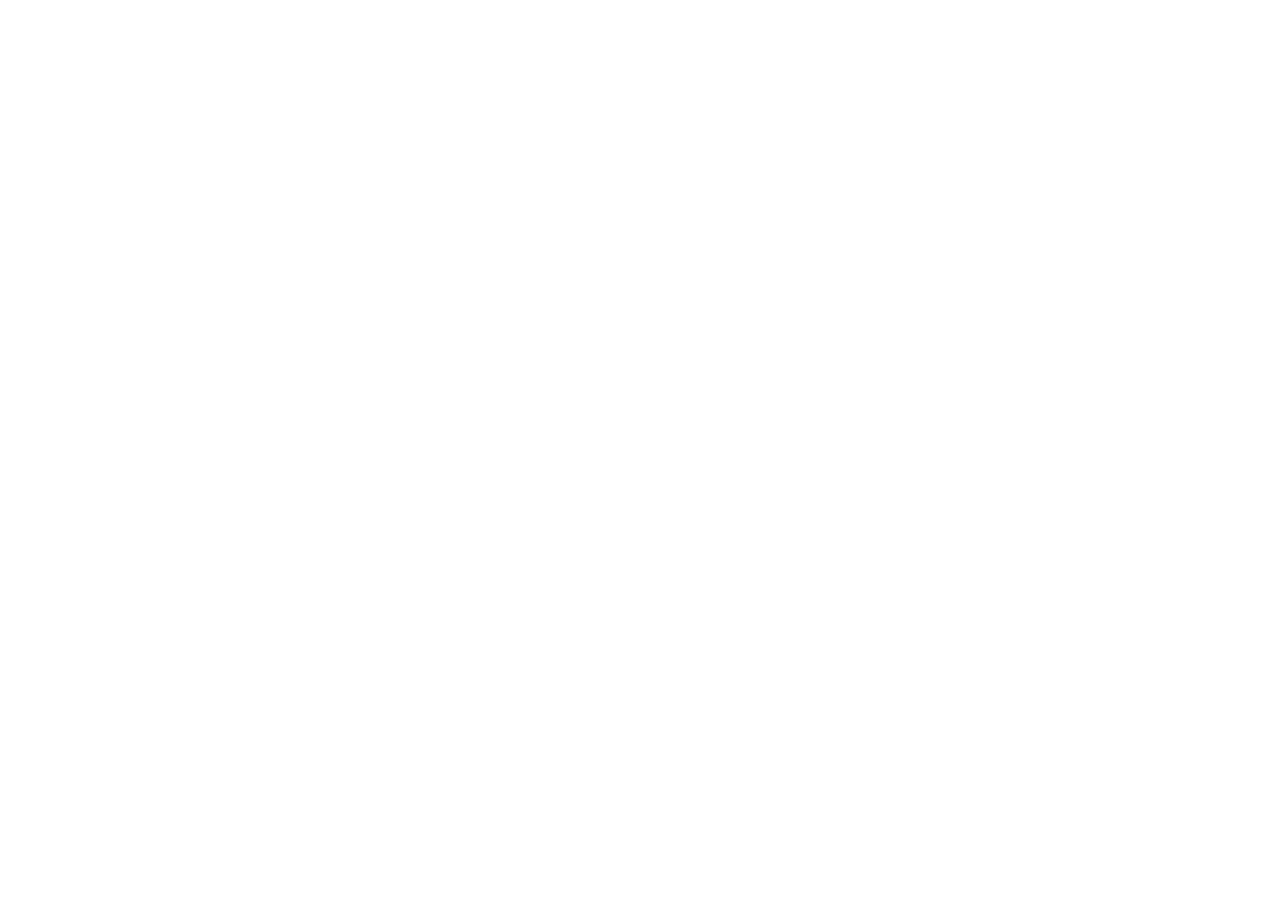
==== commit 7bc6450a: "start 3D portfolio commit" ====
--- a/index.html
+++ b/index.html
@@ -1,159 +1,35 @@
-<!DOCTYPE HTML>
-<!--
-	Big Picture by HTML5 UP
-	html5up.net | @ajlkn
-	Free for personal and commercial use under the CCA 3.0 license (html5up.net/license)
--->
-<html>
-	<head>
-		<title>Big Picture by HTML5 UP</title>
-		<meta charset="utf-8" />
-		<meta name="viewport" content="width=device-width, initial-scale=1, user-scalable=no" />
-		<link rel="stylesheet" href="assets/css/main.css" />
-		<noscript><link rel="stylesheet" href="assets/css/noscript.css" /></noscript>
-	</head>
-	<body class="is-preload">
+<!DOCTYPE html>
+<html lang="en">
 
-		<!-- Header -->
-			<header id="header">
-				<h1>Big Picture</h1>
-				<nav>
-					<ul>
-						<li><a href="#intro">Intro</a></li>
-						<li><a href="#one">What I Do</a></li>
-						<li><a href="#two">Who I Am</a></li>
-						<li><a href="#work">My Work</a></li>
-						<li><a href="#contact">Contact</a></li>
-					</ul>
-				</nav>
-			</header>
+<head>
+    <meta charset="UTF-8">
+    <meta http-equiv="X-UA-Compatible" content="IE=edge">
+    <meta name="viewport" content="width=device-width, initial-scale=1.0">
+    <title>3D Portfolio Website</title>
+    <link rel="stylesheet" href="./assets/css/style.css">
+    <!-- box icons -->
+    <link href='https://unpkg.com/boxicons@2.1.4/css/boxicons.min.css' rel='stylesheet'>
+</head>
 
-		<!-- Intro -->
-			<section id="intro" class="main style1 dark fullscreen">
-				<div class="content">
-					<header>
-						<h2>Hey.</h2>
-					</header>
-					<p>Welcome to <strong>Big Picture</strong> a responsive site template designed by <a href="https://html5up.net">HTML5 UP</a><br />
-					and released for free under the <a href="https://html5up.net/license">Creative Commons Attribution license</a>.</p>
-					<footer>
-						<a href="#one" class="button style2 down">More</a>
-					</footer>
-				</div>
-			</section>
+<body>
+    
+            <!-- profile page -->
 
-		<!-- One -->
-			<section id="one" class="main style2 right dark fullscreen">
-				<div class="content box style2">
-					<header>
-						<h2>What I Do</h2>
-					</header>
-					<p>Lorem ipsum dolor sit amet et sapien sed elementum egestas dolore condimentum.
-					Fusce blandit ultrices sapien, in accumsan orci rhoncus eu. Sed sodales venenatis arcu,
-					id varius justo euismod in. Curabitur egestas consectetur magna.</p>
-				</div>
-				<a href="#two" class="button style2 down anchored">Next</a>
-			</section>
+            <!-- page 1 & 2 -->
+                <!-- page 1 (work experience) -->
+                <!-- page 2 (education) -->
 
-		<!-- Two -->
-			<section id="two" class="main style2 left dark fullscreen">
-				<div class="content box style2">
-					<header>
-						<h2>Who I Am</h2>
-					</header>
-					<p>Lorem ipsum dolor sit amet et sapien sed elementum egestas dolore condimentum.
-					Fusce blandit ultrices sapien, in accumsan orci rhoncus eu. Sed sodales venenatis arcu,
-					id varius justo euismod in. Curabitur egestas consectetur magna.</p>
-				</div>
-				<a href="#work" class="button style2 down anchored">Next</a>
-			</section>
+            <!-- page 3 & 4 -->
+                <!-- page 3 (my services) -->
+                <!-- page 4 (my skills) -->
 
-		<!-- Work -->
-			<section id="work" class="main style3 primary">
-				<div class="content">
-					<header>
-						<h2>My Work</h2>
-						<p>Lorem ipsum dolor sit amet et sapien sed elementum egestas dolore condimentum.
-						Fusce blandit ultrices sapien, in accumsan orci rhoncus eu. Sed sodales venenatis
-						arcu, id varius justo euismod in. Curabitur egestas consectetur magna vitae.</p>
-					</header>
+            <!-- page 5 & 6 -->
+                <!-- page 5 (latest project or my portfolio) -->
+                <!-- page 6 (contact me) -->
 
-					<!-- Gallery  -->
-						<div class="gallery">
-							<article class="from-left">
-								<a href="images/fulls/01.jpg" class="image fit"><img src="images/thumbs/01.jpg" title="The Anonymous Red" alt="" /></a>
-							</article>
-							<article class="from-right">
-								<a href="images/fulls/02.jpg" class="image fit"><img src="images/thumbs/02.jpg" title="Airchitecture II" alt="" /></a>
-							</article>
-							<article class="from-left">
-								<a href="images/fulls/03.jpg" class="image fit"><img src="images/thumbs/03.jpg" title="Air Lounge" alt="" /></a>
-							</article>
-							<article class="from-right">
-								<a href="images/fulls/04.jpg" class="image fit"><img src="images/thumbs/04.jpg" title="Carry on" alt="" /></a>
-							</article>
-							<article class="from-left">
-								<a href="images/fulls/05.jpg" class="image fit"><img src="images/thumbs/05.jpg" title="The sparkling shell" alt="" /></a>
-							</article>
-							<article class="from-right">
-								<a href="images/fulls/06.jpg" class="image fit"><img src="images/thumbs/06.jpg" title="Bent IX" alt="" /></a>
-							</article>
-						</div>
 
-				</div>
-			</section>
+    <script src="./assets/js/script.js"></script>
 
-		<!-- Contact -->
-			<section id="contact" class="main style3 secondary">
-				<div class="content">
-					<header>
-						<h2>Say Hello.</h2>
-						<p>Lorem ipsum dolor sit amet et sapien sed elementum egestas dolore condimentum.</p>
-					</header>
-					<div class="box">
-						<form method="post" action="#">
-							<div class="fields">
-								<div class="field half"><input type="text" name="name" placeholder="Name" /></div>
-								<div class="field half"><input type="email" name="email" placeholder="Email" /></div>
-								<div class="field"><textarea name="message" placeholder="Message" rows="6"></textarea></div>
-							</div>
-							<ul class="actions special">
-								<li><input type="submit" value="Send Message" /></li>
-							</ul>
-						</form>
-					</div>
-				</div>
-			</section>
+</body>
 
-		<!-- Footer -->
-			<footer id="footer">
-
-				<!-- Icons -->
-					<ul class="icons">
-						<li><a href="#" class="icon brands fa-twitter"><span class="label">Twitter</span></a></li>
-						<li><a href="#" class="icon brands fa-facebook-f"><span class="label">Facebook</span></a></li>
-						<li><a href="#" class="icon brands fa-instagram"><span class="label">Instagram</span></a></li>
-						<li><a href="#" class="icon brands fa-linkedin-in"><span class="label">LinkedIn</span></a></li>
-						<li><a href="#" class="icon brands fa-dribbble"><span class="label">Dribbble</span></a></li>
-						<li><a href="#" class="icon brands fa-pinterest"><span class="label">Pinterest</span></a></li>
-					</ul>
-
-				<!-- Menu -->
-					<ul class="menu">
-						<li>&copy; Untitled</li><li>Design: <a href="https://html5up.net">HTML5 UP</a></li>
-					</ul>
-
-			</footer>
-
-		<!-- Scripts -->
-			<script src="assets/js/jquery.min.js"></script>
-			<script src="assets/js/jquery.poptrox.min.js"></script>
-			<script src="assets/js/jquery.scrolly.min.js"></script>
-			<script src="assets/js/jquery.scrollex.min.js"></script>
-			<script src="assets/js/browser.min.js"></script>
-			<script src="assets/js/breakpoints.min.js"></script>
-			<script src="assets/js/util.js"></script>
-			<script src="assets/js/main.js"></script>
-
-	</body>
 </html>--- a/assets/css/style.css
+++ b/assets/css/style.css
@@ -0,0 +1,23 @@
+@import url("https://fonts.googleapis.com/css2?family=Poppins:wght@300;400;500;600;700;800;900&display=swap");
+
+* {
+  margin: 0;
+  padding: 0;
+  box-sizing: border-box;
+  text-decoration: none;
+  border: none;
+  outline: none;
+  font-family: "Poppins", sans-serif;
+}
+
+:root {
+  --bg-color: #081b29;
+  --main-color: #00abf0;
+  --text-color: #333;
+  --second-text-color: #555;
+  --white-color: #fff;
+  --cover-color: linear-gradient(45deg, #00abf0, #006e9a);
+  --pages-color: linear-gradient(90deg, #fff, #ddd);
+  --border: .125rem solid #00abf0;
+  --box-shadow: 0 0 .6rem rgba(0, 0, 0, .2);
+}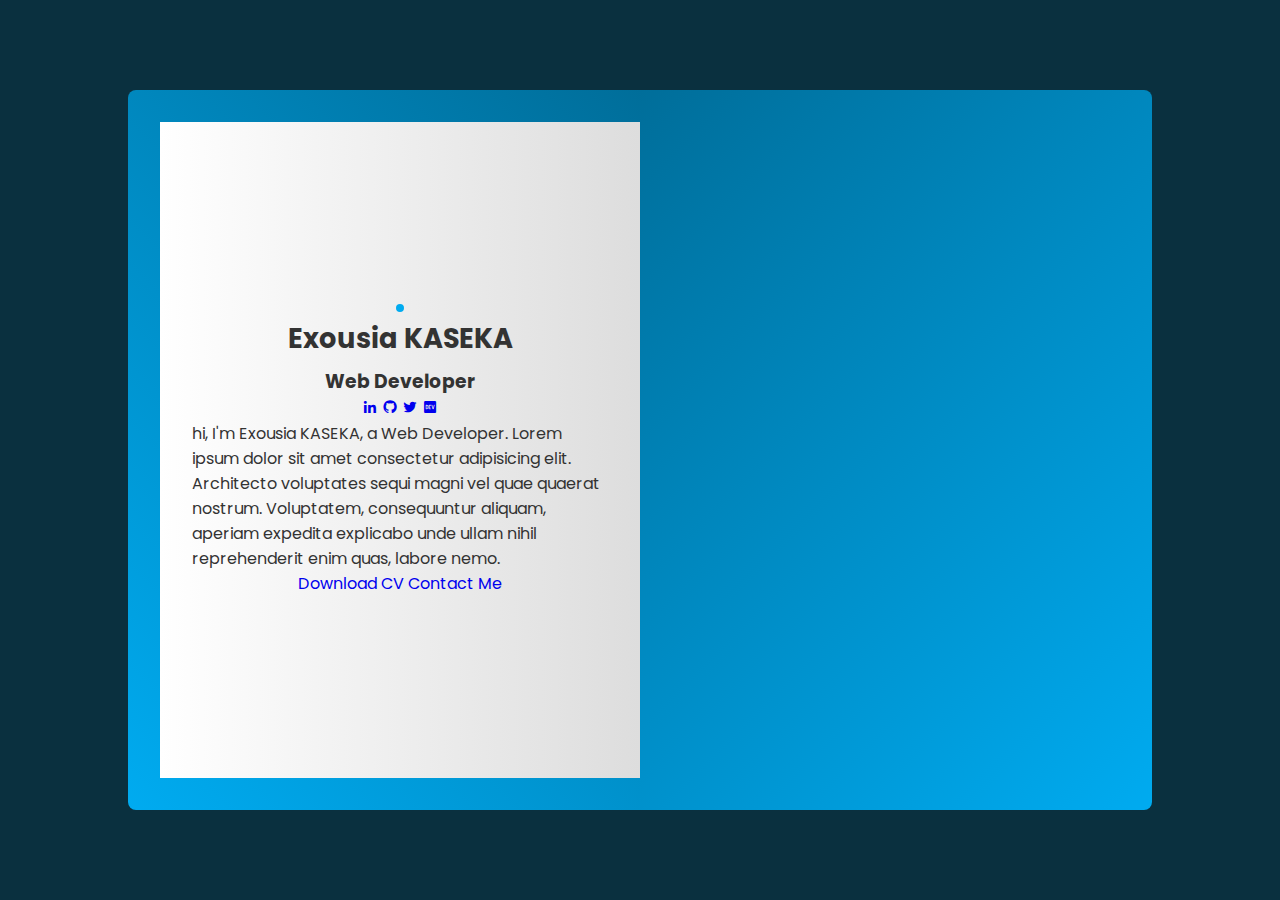
==== commit c891d45b: "mise en place des items du profile" ====
--- a/index.html
+++ b/index.html
@@ -12,8 +12,38 @@
 </head>
 
 <body>
+
+    <div class="wrapper">
+        <cover class="cover cover-left"></cover>
+        <cover class="cover cover-right turn"></cover>
+
+        <div class="book">
+            <!-- profile page -->
+            <div class="book-page page-left">
+                <div class="profile-page">
+                    <img src="./assets/images/profil.jpeg" alt="">
+                    <h1>Exousia KASEKA</h1>
+                    <h3>Web Developer</h3>
+
+                    <div class="social-media">
+                        <a href="#"><i class='bx bxl-linkedin'></i></a>
+                        <a href="#"><i class='bx bxl-github' ></i></a>
+                        <a href="#"><i class='bx bxl-twitter'></i></a>
+                        <a href="#"><i class='bx bxl-dev-to' ></i></a>
+                    </div>
+
+                    <p>hi, I'm Exousia KASEKA, a Web Developer. Lorem ipsum dolor sit amet consectetur adipisicing elit. Architecto voluptates sequi magni vel quae quaerat nostrum. Voluptatem, consequuntur aliquam, aperiam expedita explicabo unde ullam nihil reprehenderit enim quas, labore nemo.</p>
+
+                    <div class="btn-box">
+                        <a href="#" class="btn">Download CV</a>
+                        <a href="#" class="btn contact-me">Contact Me</a>
+                    </div>
+                </div>
+            </div>
+        </div>
+    </div>
     
-            <!-- profile page -->
+            
 
             <!-- page 1 & 2 -->
                 <!-- page 1 (work experience) -->
--- a/assets/css/style.css
+++ b/assets/css/style.css
@@ -14,10 +14,88 @@
   --bg-color: #081b29;
   --main-color: #00abf0;
   --text-color: #333;
+  --size-text-h1: 1.7rem;
   --second-text-color: #555;
   --white-color: #fff;
   --cover-color: linear-gradient(45deg, #00abf0, #006e9a);
   --pages-color: linear-gradient(90deg, #fff, #ddd);
   --border: .125rem solid #00abf0;
-  --box-shadow: 0 0 .6rem rgba(0, 0, 0, .2);
+  --border-img: .25rem solid var(--main-color);
+  --box-shadow: 0 0 .6rem rgba(0, 0, 0, .);
+  --border-rounded: 50%;
+  --border-rounded-sm: .5rem;
+  --padding: 2rem;
+}
+body {
+  display: flex;
+  justify-content: center;
+  align-items: center;
+  min-height: 100vh;
+  background: #0a303f;
+  color: var(--text-color);
+}
+
+.wrapper {
+  position: relative;
+  width: 80vw;
+  height: 45rem;
+  padding: var(--padding);
+}
+
+.cover {
+  position: absolute;
+  top: 0;
+  left: 0;
+  width: 50%;
+  height: 100%;
+  background: var(--cover-color);
+  box-shadow: var(--box-shadow);
+  border-bottom-left-radius: var(--border-rounded-sm);
+  border-top-left-radius: var(--border-rounded-sm);
+  transform-origin: right;
+}
+
+.cover.cover-left {
+  z-index: -1;
+}
+
+.cover.cover-right.turn {
+  transform: rotateY(180deg);
+}
+
+.book {
+  position: relative;
+  width: 100%;
+  height: 100%;
+  display: flex;
+}
+
+.book .book-page {
+  position: absolute;
+  width: 50%;
+  height: 100%;
+  background: var(--pages-color);
+  box-shadow: var(--box-shadow);
+  display: flex;
+  padding: var(--padding);
+}
+
+.profile-page {
+  display: flex;
+  flex-direction: column;
+  justify-content: center;
+  align-items: center;
+  width: 100%;
+}
+
+.profile-page img {
+  max-width: 180px;
+  border-radius: var(--border-rounded);
+  box-shadow: var(--border-rounded);
+  border: var(--border-img);
+}
+
+.profile-page h1 {
+  font-size: var(--size-text-h1);
+  line-height: 2;
 }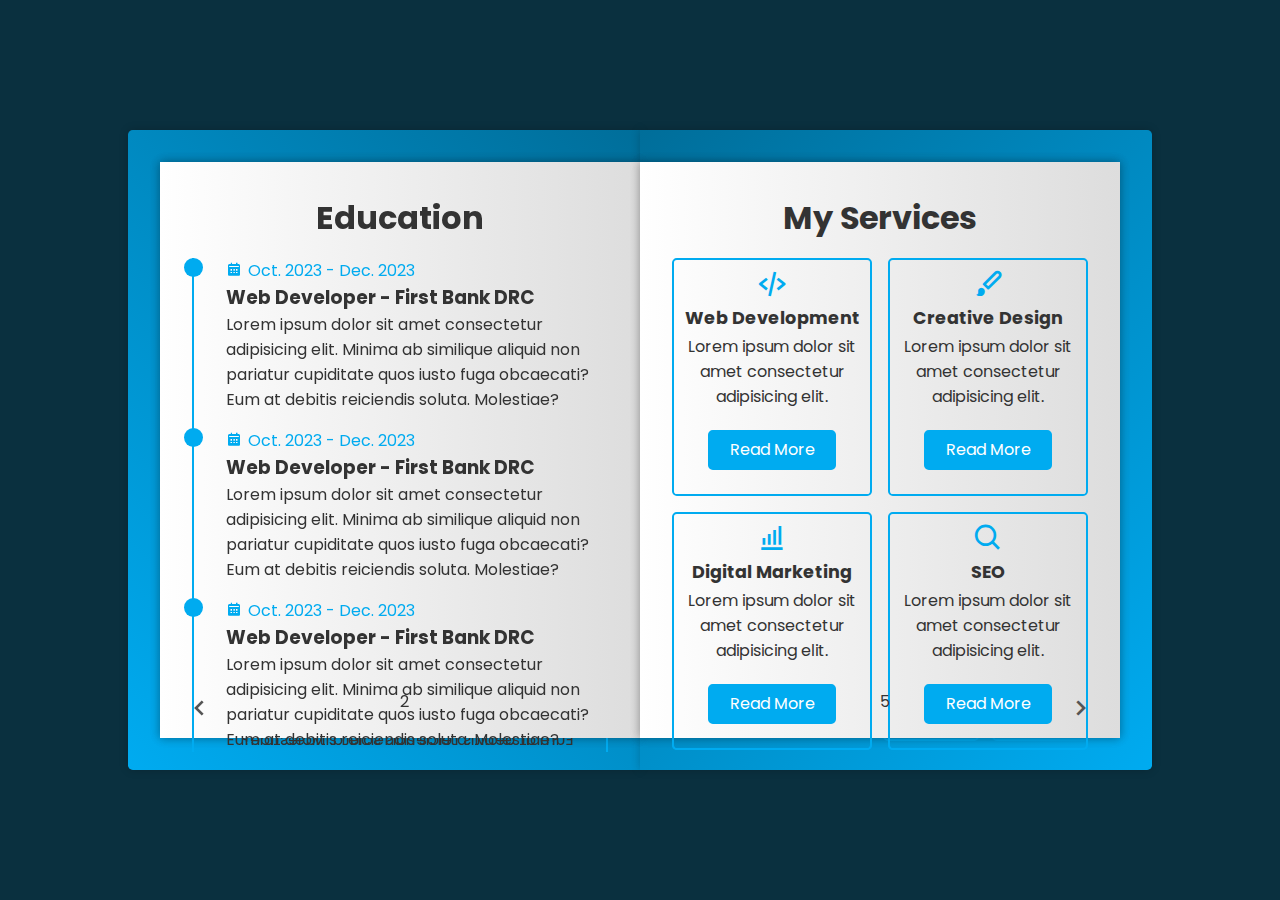
==== commit 377d7bb3: "complete skills page with html and css" ====
--- a/index.html
+++ b/index.html
@@ -14,8 +14,8 @@
 <body>
 
     <div class="wrapper">
-        <cover class="cover cover-left"></cover>
-        <cover class="cover cover-right turn"></cover>
+        <div class="cover cover-left"></div>
+        <div class="cover cover-right turn"></div>
 
         <div class="book">
             <!-- profile page -->
@@ -29,7 +29,7 @@
                         <a href="#"><i class='bx bxl-linkedin'></i></a>
                         <a href="#"><i class='bx bxl-github' ></i></a>
                         <a href="#"><i class='bx bxl-twitter'></i></a>
-                        <a href="#"><i class='bx bxl-dev-to' ></i></a>
+                        <a href="#"><i class='bx bx-link' ></i></a>
                     </div>
 
                     <p>hi, I'm Exousia KASEKA, a Web Developer. Lorem ipsum dolor sit amet consectetur adipisicing elit. Architecto voluptates sequi magni vel quae quaerat nostrum. Voluptatem, consequuntur aliquam, aperiam expedita explicabo unde ullam nihil reprehenderit enim quas, labore nemo.</p>
@@ -40,24 +40,217 @@
                     </div>
                 </div>
             </div>
+			<!-- page 1 & 2 -->
+			<div class="book-page book-right turn" id="turn-1">
+				<div class="page-front">
+					<!-- page 1 (work experience) -->
+					<h1 class="title">Work experience</h1>
+
+					<div class="workeduc-box">
+						<div class="workeduc-content">
+							<span class="year"><i class='bx bxs-calendar'></i>Oct. 2023 - Dec. 2023</span>
+							<h3>Web Developer - First Bank DRC</h3>
+							<p>Lorem ipsum dolor sit amet consectetur adipisicing elit. Minima ab similique aliquid non pariatur cupiditate quos iusto fuga obcaecati? Eum at debitis reiciendis soluta. Molestiae?</p>
+						</div>
+
+						<div class="workeduc-content">
+							<span class="year"><i class='bx bxs-calendar'></i>Oct. 2023 - Dec. 2023</span>
+							<h3>Web Developer - First Bank DRC</h3>
+							<p>Lorem ipsum dolor sit amet consectetur adipisicing elit. Minima ab similique aliquid non pariatur cupiditate quos iusto fuga obcaecati? Eum at debitis reiciendis soluta. Molestiae?</p>
+						</div>
+
+						<div class="workeduc-content">
+							<span class="year"><i class='bx bxs-calendar'></i>Oct. 2023 - Dec. 2023</span>
+							<h3>Web Developer - First Bank DRC</h3>
+							<p>Lorem ipsum dolor sit amet consectetur adipisicing elit. Minima ab similique aliquid non pariatur cupiditate quos iusto fuga obcaecati? Eum at debitis reiciendis soluta. Molestiae?</p>
+						</div>
+					</div>
+
+					<span class="number-page">1</span>
+
+					<span class="nextprev-btn" data-page="turn-1">
+						<i class='bx bx-chevron-right' ></i>
+					</span>
+				</div>
+
+				<div class="page-back">
+					<!-- page 2 (education) -->
+					<h1 class="title">Education</h1>
+
+					<div class="workeduc-box">
+						<div class="workeduc-content">
+							<span class="year"><i class='bx bxs-calendar'></i>Oct. 2023 - Dec. 2023</span>
+							<h3>Web Developer - First Bank DRC</h3>
+							<p>Lorem ipsum dolor sit amet consectetur adipisicing elit. Minima ab similique aliquid non pariatur cupiditate quos iusto fuga obcaecati? Eum at debitis reiciendis soluta. Molestiae?</p>
+						</div>
+
+						<div class="workeduc-content">
+							<span class="year"><i class='bx bxs-calendar'></i>Oct. 2023 - Dec. 2023</span>
+							<h3>Web Developer - First Bank DRC</h3>
+							<p>Lorem ipsum dolor sit amet consectetur adipisicing elit. Minima ab similique aliquid non pariatur cupiditate quos iusto fuga obcaecati? Eum at debitis reiciendis soluta. Molestiae?</p>
+						</div>
+
+						<div class="workeduc-content">
+							<span class="year"><i class='bx bxs-calendar'></i>Oct. 2023 - Dec. 2023</span>
+							<h3>Web Developer - First Bank DRC</h3>
+							<p>Lorem ipsum dolor sit amet consectetur adipisicing elit. Minima ab similique aliquid non pariatur cupiditate quos iusto fuga obcaecati? Eum at debitis reiciendis soluta. Molestiae?</p>
+						</div>
+					</div>
+
+					<span class="number-page">2</span>
+
+					<span class="nextprev-btn back" data-page="turn-1">
+						<i class='bx bx-chevron-left' ></i>
+					</span>
+				</div>
+			</div>
+
+			<!-- page 3 & 4 -->
+			<div class="book-page book-right " id="turn-2">
+				<div class="page-front">
+					<!-- page 3 (my services) -->
+					<h1 class="title">My Services</h1>
+
+					<div class="service-box">
+						<div class="service-content">
+							<i class='bx bx-code-alt' ></i>
+							<h3>Web Development</h3>
+							<p>Lorem ipsum dolor sit amet consectetur adipisicing elit.</p>
+							<a href="#" class="btn">Read More</a>
+						</div>
+	
+						<div class="service-content">
+							<i class='bx bxs-paint' ></i>
+							<h3>Creative Design</h3>
+							<p>Lorem ipsum dolor sit amet consectetur adipisicing elit.</p>
+							<a href="#" class="btn">Read More</a>
+						</div>
+	
+						<div class="service-content">
+							<i class='bx bx-bar-chart-alt' ></i>
+							<h3>Digital Marketing</h3>
+							<p>Lorem ipsum dolor sit amet consectetur adipisicing elit.</p>
+							<a href="#" class="btn">Read More</a>
+						</div>
+	
+						<div class="service-content">
+							<i class='bx bx-search' ></i>
+							<h3>SEO</h3>
+							<p>Lorem ipsum dolor sit amet consectetur adipisicing elit.</p>
+							<a href="#" class="btn">Read More</a>
+						</div>
+					</div>
+
+					<span class="number-page">3</span>
+
+					<span class="nextprev-btn" data-page="turn-2">
+						<i class='bx bx-chevron-right' ></i>
+					</span>
+				</div>
+
+				<div class="page-back">
+					<!-- page 4 (my skills) -->
+					<h1 class="title">My Skills</h1>
+
+					<div class="skills-box">
+						<div class="skills-content">
+							<h3>Front-End</h3>
+							<div class="content">
+								<span><i class='bx bxl-html5' ></i>HTML</span>
+								<span><i class='bx bxl-css3' ></i>CSS</span>
+								<span><i class='bx bxl-javascript' ></i>JS</span>
+								<span><i class='bx bxl-react' ></i>React</span>
+								<span><i class='bx bxl-bootstrap' ></i>Bootstrap</span>
+								<span><i class='bx bxl-tailwind-css' ></i>Tailwind</span>
+							</div>
+						</div>
+
+						<div class="skills-content">
+							<h3>Back-End</h3>
+							<div class="content">
+								<span><i class='bx bxl-nodejs' ></i>Node.js</span>
+								<span><i class='bx bxl-mongodb' ></i>MongoDB</span>
+								<span><i class='bx bxl-postgresql' ></i>PostgreSQL</span>
+								<span><i class='bx bxl-aws' ></i>AWS</span>
+								<span><i class='bx bxl-firebase' ></i>Firebase</span>
+							</div>
+						</div>
+
+						<div class="skills-content">
+							<h3>UI/UX Design</h3>
+							<div class="content">
+								<span><i class='bx bxl-figma' ></i>Figma</span>
+								<span><i class='bx bxl-adobe' ></i>Adobe XD</span>
+							</div>
+						</div>
+					</div>
+					
+					<span class="number-page">4</span>
+
+					<span class="nextprev-btn back" data-page="turn-2">
+						<i class='bx bx-chevron-left' ></i>
+					</span>
+				</div>
+			</div>
+
+			<!-- page 5 & 6 -->
+			<div class="book-page book-right" id="turn-3">
+				<div class="page-front">
+					<!-- page 5 (latest project or my portfolio) -->
+					<h1 class="title">My Services</h1>
+
+					<div class="service-box">
+						<div class="service-content">
+							<i class='bx bx-code-alt' ></i>
+							<h3>Web Development</h3>
+							<p>Lorem ipsum dolor sit amet consectetur adipisicing elit.</p>
+							<a href="#" class="btn">Read More</a>
+						</div>
+	
+						<div class="service-content">
+							<i class='bx bxs-paint' ></i>
+							<h3>Creative Design</h3>
+							<p>Lorem ipsum dolor sit amet consectetur adipisicing elit.</p>
+							<a href="#" class="btn">Read More</a>
+						</div>
+	
+						<div class="service-content">
+							<i class='bx bx-bar-chart-alt' ></i>
+							<h3>Digital Marketing</h3>
+							<p>Lorem ipsum dolor sit amet consectetur adipisicing elit.</p>
+							<a href="#" class="btn">Read More</a>
+						</div>
+	
+						<div class="service-content">
+							<i class='bx bx-search' ></i>
+							<h3>SEO</h3>
+							<p>Lorem ipsum dolor sit amet consectetur adipisicing elit.</p>
+							<a href="#" class="btn">Read More</a>
+						</div>
+					</div>
+
+					<span class="number-page">5</span>
+
+					<span class="nextprev-btn" data-page="turn-3">
+						<i class='bx bx-chevron-right' ></i>
+					</span>
+				</div>
+
+				<div class="page-back">
+					<!-- page 6 (contact me) -->
+					<h1 class="title">Contact Me</h1>
+
+					
+
+					<span class="number-page">5</span>
+
+					<span class="nextprev-btn back" data-page="turn-3">
+						<i class='bx bx-chevron-left' ></i>
+					</span>
+				</div>
+			</div>
         </div>
-    </div>
-    
-            
-
-            <!-- page 1 & 2 -->
-                <!-- page 1 (work experience) -->
-                <!-- page 2 (education) -->
-
-            <!-- page 3 & 4 -->
-                <!-- page 3 (my services) -->
-                <!-- page 4 (my skills) -->
-
-            <!-- page 5 & 6 -->
-                <!-- page 5 (latest project or my portfolio) -->
-                <!-- page 6 (contact me) -->
-
-
+	</div>
     <script src="./assets/js/script.js"></script>
 
 </body>
--- a/assets/css/style.css
+++ b/assets/css/style.css
@@ -14,17 +14,20 @@
   --bg-color: #081b29;
   --main-color: #00abf0;
   --text-color: #333;
-  --size-text-h1: 1.7rem;
+  --size-text-h1: 2.5rem;
+  --size-text-h3: 1.7rem;
   --second-text-color: #555;
   --white-color: #fff;
   --cover-color: linear-gradient(45deg, #00abf0, #006e9a);
   --pages-color: linear-gradient(90deg, #fff, #ddd);
   --border: .125rem solid #00abf0;
   --border-img: .25rem solid var(--main-color);
-  --box-shadow: 0 0 .6rem rgba(0, 0, 0, .);
+  --box-shadow: 0 0 .6rem rgba(0, 0, 0, .2);
   --border-rounded: 50%;
-  --border-rounded-sm: .5rem;
+  --border-rounded-sm: .3rem;
   --padding: 2rem;
+  --section-padding: 1rem;
+  --transition: .5s;
 }
 body {
   display: flex;
@@ -38,7 +41,7 @@
 .wrapper {
   position: relative;
   width: 80vw;
-  height: 45rem;
+  height: 50vw;
   padding: var(--padding);
 }
 
@@ -97,5 +100,224 @@
 
 .profile-page h1 {
   font-size: var(--size-text-h1);
-  line-height: 2;
+  line-height: 1;
+}
+
+.profile-page h3 {
+  font-size: var(--size-text-h3);
+  color: var(--main-color);
+}
+
+.profile-page .social-media {
+  margin: .6rem 0 .8rem;
+}
+
+.profile-page .social-media a {
+  display: inline-flex;
+  justify-content: center;
+  align-items: center;
+  width: 2.5rem;
+  height: 2.5rem;
+  background: transparent;
+  border: var(--border);
+  border-radius: var(--border-rounded);
+  font-size: 1.3rem;
+  color: var(--main-color);
+  margin: 0 .2rem;
+  transition: var(--transition);
+}
+
+.profile-page .social-media a:hover {
+  background: var(--main-color);
+  color: var(--white-color);
+}
+
+.profile-page p {
+  text-align: justify;
+}
+
+.btn, .profile-page .btn:nth-child(2):hover {
+  display: inline-flex;
+  width: 9.5rem;
+  height: 3rem;
+  background: var(--main-color);
+  border: var(--border);
+  border-radius: var(--border-rounded-sm);
+  justify-content: center;
+  align-items: center;
+  color: var(--white-color);
+  margin: .5rem;
+  transition: var(--transition);
+}
+
+.profile-page .btn:nth-child(2),
+.btn:hover {
+  background: transparent;
+  color: var(--main-color);
+}
+
+.book-page.book-right {
+  position: absolute;
+  right: 0;
+  transform-style: preserve-3d;
+  transform-origin: left;
+}
+
+.book-page.book-right.turn {
+  transform: rotateY(-180deg);
+}
+
+.book-page .page-front,
+.book-page .page-back {
+  position: absolute;
+  top: 0;
+  left: 0;
+  width: 100%;
+  height: 100%;
+  background: var(--pages-color);
+  padding: var(--padding);
+}
+
+.book-page .page-front {
+  transform: rotateY(0deg) translateZ(1px);
+}
+
+.book-page .page-back {
+  transform: rotateY(180deg) translateZ(1px);
+}
+
+.title{
+  text-align: center;
+  margin-bottom: var(--section-padding);
+}
+
+.workeduc-box {
+  border-left: var(--border);
+}
+
+.workeduc-box .workeduc-content {
+  position: relative;
+  padding-left: var(--padding);
+  margin-bottom: var(--section-padding);
+}
+
+.workeduc-box .workeduc-content::before {
+  content: '';
+  position: absolute;
+  left: -0.65rem;
+  width: 1.2rem;
+  height: 1.2rem;
+  background-color: var(--main-color);
+  border-radius: var(--border-rounded);
+}
+
+.workeduc-content .year {
+  color: var(--main-color);
+}
+
+.workeduc-content .year i {
+  margin-right: .4rem;
+}
+
+.number-page {
+  position: absolute;
+  bottom: 1.5rem;
+  left: 50%;
+  /* transform: translateX(-50%); */
+}
+
+.nextprev-btn {
+  position: absolute;
+  width: 2rem;
+  height: 2rem;
+  bottom: .9rem;
+  right: 1.5rem;
+  cursor: pointer;
+  font-size: 2rem;
+  color: var(--second-text-color);
+  display: inline-flex;
+  justify-content: center;
+  align-items: center;
+  transition: var(--transition);
+}
+
+.nextprev-btn:hover {
+  color: var(--main-color);
+}
+
+.nextprev-btn.back {
+  left: 1.5rem;
+}
+
+.service-box, .skills-box {
+  display: flex;
+  flex-wrap: wrap;
+  gap: 1rem;
+}
+
+.service-box .service-content {
+  flex: 1 1 10rem;
+  border: var(--border);
+  border-radius: var(--border-rounded-sm);
+  padding: .5rem .5rem 1rem;
+  text-align: center;
+  transition: var(--transition) ease;
+}
+
+.service-box .service-content:hover {
+  box-shadow: var(--box-shadow);
+}
+
+.service-content i {
+  font-size: 2rem;
+  color: var(--main-color);
+}
+
+.service-content h3 {
+  font-size: calc(var(--size-text-h3) - .6rem);
+}
+
+.service-content p {
+  margin: .2rem 0 .8rem;
+}
+
+.service-content .btn {
+  width: 8rem;
+  height: 2.5rem;
+}
+
+.skills-box .skills-content {
+  flex: 1 1 20rem;
+}
+
+.skills-content h3 {
+  font-size: 1.5rem;
+}
+
+.skills-content .content {
+  display: flex;
+  flex-wrap: wrap;
+  gap: .8rem;
+}
+
+.skills-content .content span {
+  display: inline-flex;
+  flex-direction: column;
+  justify-content: center;
+  align-items: center;
+  width: 6rem;
+  height: 4rem;
+  border: var(--border);
+  font-weight: 600;
+  border-radius: var(--border-rounded-sm);
+  transition: var(--transition) ease;
+}
+
+.skills-content .content span:hover {
+  box-shadow: var(--box-shadow);
+}
+
+.skills-content .content span i {
+  font-size: 2rem;
+  color: var(--main-color);
 }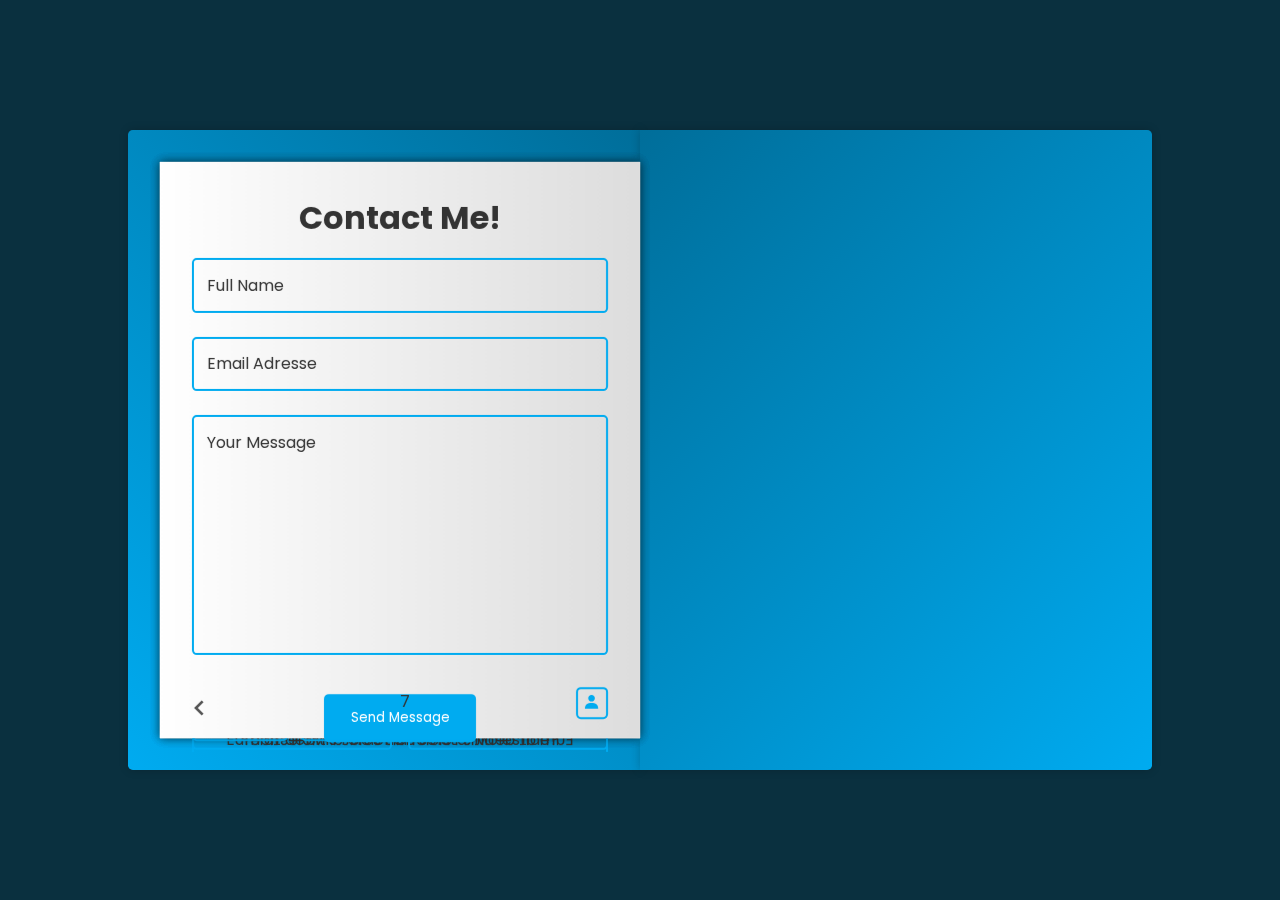
==== commit e1971966: "animate turn page like a book" ====
--- a/index.html
+++ b/index.html
@@ -1,258 +1,327 @@
 <!DOCTYPE html>
 <html lang="en">
-
-<head>
-    <meta charset="UTF-8">
-    <meta http-equiv="X-UA-Compatible" content="IE=edge">
-    <meta name="viewport" content="width=device-width, initial-scale=1.0">
+  <head>
+    <meta charset="UTF-8" />
+    <meta http-equiv="X-UA-Compatible" content="IE=edge" />
+    <meta name="viewport" content="width=device-width, initial-scale=1.0" />
     <title>3D Portfolio Website</title>
-    <link rel="stylesheet" href="./assets/css/style.css">
+    <link rel="stylesheet" href="./assets/css/style.css" />
     <!-- box icons -->
-    <link href='https://unpkg.com/boxicons@2.1.4/css/boxicons.min.css' rel='stylesheet'>
-</head>
-
-<body>
-
+    <link
+      href="https://unpkg.com/boxicons@2.1.4/css/boxicons.min.css"
+      rel="stylesheet"
+    />
+  </head>
+
+  <body>
     <div class="wrapper">
-        <div class="cover cover-left"></div>
-        <div class="cover cover-right turn"></div>
-
-        <div class="book">
-            <!-- profile page -->
-            <div class="book-page page-left">
-                <div class="profile-page">
-                    <img src="./assets/images/profil.jpeg" alt="">
-                    <h1>Exousia KASEKA</h1>
-                    <h3>Web Developer</h3>
-
-                    <div class="social-media">
-                        <a href="#"><i class='bx bxl-linkedin'></i></a>
-                        <a href="#"><i class='bx bxl-github' ></i></a>
-                        <a href="#"><i class='bx bxl-twitter'></i></a>
-                        <a href="#"><i class='bx bx-link' ></i></a>
-                    </div>
-
-                    <p>hi, I'm Exousia KASEKA, a Web Developer. Lorem ipsum dolor sit amet consectetur adipisicing elit. Architecto voluptates sequi magni vel quae quaerat nostrum. Voluptatem, consequuntur aliquam, aperiam expedita explicabo unde ullam nihil reprehenderit enim quas, labore nemo.</p>
-
-                    <div class="btn-box">
-                        <a href="#" class="btn">Download CV</a>
-                        <a href="#" class="btn contact-me">Contact Me</a>
-                    </div>
+      <div class="cover cover-left"></div>
+      <div class="cover cover-right turn"></div>
+
+      <div class="book">
+        <!-- profile page -->
+        <div class="book-page page-left">
+          <div class="profile-page">
+            <img src="./assets/images/profil.jpeg" alt="" />
+            <h1>Exousia KASEKA</h1>
+            <h3>Web Developer</h3>
+
+            <div class="social-media">
+              <a href="#"><i class="bx bxl-linkedin"></i></a>
+              <a href="#"><i class="bx bxl-github"></i></a>
+              <a href="#"><i class="bx bxl-twitter"></i></a>
+              <a href="#"><i class="bx bx-link"></i></a>
+            </div>
+
+            <p>
+              hi, I'm Exousia KASEKA, a Web Developer. Lorem ipsum dolor sit
+              amet consectetur adipisicing elit. Architecto voluptates sequi
+              magni vel quae quaerat nostrum. Voluptatem, consequuntur aliquam,
+              aperiam expedita explicabo unde ullam nihil reprehenderit enim
+              quas, labore nemo.
+            </p>
+
+            <div class="btn-box">
+              <a href="#" class="btn">Download CV</a>
+              <a href="#" class="btn contact-me">Contact Me</a>
+            </div>
+
+			<span class="number-page">1</span>
+          </div>
+        </div>
+        <!-- page 1 & 2 -->
+        <div class="book-page book-right turn" id="turn-1">
+          <div class="page-front">
+            <!-- page 1 (work experience) -->
+            <h1 class="title">Work experience</h1>
+
+            <div class="workeduc-box">
+              <div class="workeduc-content">
+                <span class="year"
+                  ><i class="bx bxs-calendar"></i>Oct. 2023 - Dec. 2023</span
+                >
+                <h3>Web Developer - First Bank DRC</h3>
+                <p>
+                  Lorem ipsum dolor sit amet consectetur adipisicing elit.
+                  Minima ab similique aliquid non pariatur cupiditate quos iusto
+                  fuga obcaecati? Eum at debitis reiciendis soluta. Molestiae?
+                </p>
+              </div>
+
+              <div class="workeduc-content">
+                <span class="year"
+                  ><i class="bx bxs-calendar"></i>Oct. 2023 - Dec. 2023</span
+                >
+                <h3>Web Developer - First Bank DRC</h3>
+                <p>
+                  Lorem ipsum dolor sit amet consectetur adipisicing elit.
+                  Minima ab similique aliquid non pariatur cupiditate quos iusto
+                  fuga obcaecati? Eum at debitis reiciendis soluta. Molestiae?
+                </p>
+              </div>
+
+              <div class="workeduc-content">
+                <span class="year"
+                  ><i class="bx bxs-calendar"></i>Oct. 2023 - Dec. 2023</span
+                >
+                <h3>Web Developer - First Bank DRC</h3>
+                <p>
+                  Lorem ipsum dolor sit amet consectetur adipisicing elit.
+                  Minima ab similique aliquid non pariatur cupiditate quos iusto
+                  fuga obcaecati? Eum at debitis reiciendis soluta. Molestiae?
+                </p>
+              </div>
+            </div>
+
+            <span class="number-page">2</span>
+
+            <span class="nextprev-btn" data-page="turn-1">
+              <i class="bx bx-chevron-right"></i>
+            </span>
+          </div>
+
+          <div class="page-back">
+            <!-- page 2 (education) -->
+            <h1 class="title">Education</h1>
+
+            <div class="workeduc-box">
+              <div class="workeduc-content">
+                <span class="year"
+                  ><i class="bx bxs-calendar"></i>Oct. 2023 - Dec. 2023</span
+                >
+                <h3>Web Developer - First Bank DRC</h3>
+                <p>
+                  Lorem ipsum dolor sit amet consectetur adipisicing elit.
+                  Minima ab similique aliquid non pariatur cupiditate quos iusto
+                  fuga obcaecati? Eum at debitis reiciendis soluta. Molestiae?
+                </p>
+              </div>
+
+              <div class="workeduc-content">
+                <span class="year"
+                  ><i class="bx bxs-calendar"></i>Oct. 2023 - Dec. 2023</span
+                >
+                <h3>Web Developer - First Bank DRC</h3>
+                <p>
+                  Lorem ipsum dolor sit amet consectetur adipisicing elit.
+                  Minima ab similique aliquid non pariatur cupiditate quos iusto
+                  fuga obcaecati? Eum at debitis reiciendis soluta. Molestiae?
+                </p>
+              </div>
+
+              <div class="workeduc-content">
+                <span class="year"
+                  ><i class="bx bxs-calendar"></i>Oct. 2023 - Dec. 2023</span
+                >
+                <h3>Web Developer - First Bank DRC</h3>
+                <p>
+                  Lorem ipsum dolor sit amet consectetur adipisicing elit.
+                  Minima ab similique aliquid non pariatur cupiditate quos iusto
+                  fuga obcaecati? Eum at debitis reiciendis soluta. Molestiae?
+                </p>
+              </div>
+            </div>
+
+            <span class="number-page">3</span>
+
+            <span class="nextprev-btn back" data-page="turn-1">
+              <i class="bx bx-chevron-left"></i>
+            </span>
+          </div>
+        </div>
+
+        <!-- page 3 & 4 -->
+        <div class="book-page book-right turn" id="turn-2">
+          <div class="page-front">
+            <!-- page 3 (my services) -->
+            <h1 class="title">My Services</h1>
+
+            <div class="service-box">
+              <div class="service-content">
+                <i class="bx bx-code-alt"></i>
+                <h3>Web Development</h3>
+                <p>Lorem ipsum dolor sit amet consectetur adipisicing elit.</p>
+                <a href="#" class="btn">Read More</a>
+              </div>
+
+              <div class="service-content">
+                <i class="bx bxs-paint"></i>
+                <h3>Creative Design</h3>
+                <p>Lorem ipsum dolor sit amet consectetur adipisicing elit.</p>
+                <a href="#" class="btn">Read More</a>
+              </div>
+
+              <div class="service-content">
+                <i class="bx bx-bar-chart-alt"></i>
+                <h3>Digital Marketing</h3>
+                <p>Lorem ipsum dolor sit amet consectetur adipisicing elit.</p>
+                <a href="#" class="btn">Read More</a>
+              </div>
+
+              <div class="service-content">
+                <i class="bx bx-search"></i>
+                <h3>SEO</h3>
+                <p>Lorem ipsum dolor sit amet consectetur adipisicing elit.</p>
+                <a href="#" class="btn">Read More</a>
+              </div>
+            </div>
+
+            <span class="number-page">4</span>
+
+            <span class="nextprev-btn" data-page="turn-2">
+              <i class="bx bx-chevron-right"></i>
+            </span>
+          </div>
+
+          <div class="page-back">
+            <!-- page 4 (my skills) -->
+            <h1 class="title">My Skills</h1>
+
+            <div class="skills-box">
+              <div class="skills-content">
+                <h3>Front-End</h3>
+                <div class="content">
+                  <span><i class="bx bxl-html5"></i>HTML</span>
+                  <span><i class="bx bxl-css3"></i>CSS</span>
+                  <span><i class="bx bxl-javascript"></i>JS</span>
+                  <span><i class="bx bxl-react"></i>React</span>
+                  <span><i class="bx bxl-bootstrap"></i>Bootstrap</span>
+                  <span><i class="bx bxl-tailwind-css"></i>Tailwind</span>
                 </div>
-            </div>
-			<!-- page 1 & 2 -->
-			<div class="book-page book-right turn" id="turn-1">
-				<div class="page-front">
-					<!-- page 1 (work experience) -->
-					<h1 class="title">Work experience</h1>
-
-					<div class="workeduc-box">
-						<div class="workeduc-content">
-							<span class="year"><i class='bx bxs-calendar'></i>Oct. 2023 - Dec. 2023</span>
-							<h3>Web Developer - First Bank DRC</h3>
-							<p>Lorem ipsum dolor sit amet consectetur adipisicing elit. Minima ab similique aliquid non pariatur cupiditate quos iusto fuga obcaecati? Eum at debitis reiciendis soluta. Molestiae?</p>
-						</div>
-
-						<div class="workeduc-content">
-							<span class="year"><i class='bx bxs-calendar'></i>Oct. 2023 - Dec. 2023</span>
-							<h3>Web Developer - First Bank DRC</h3>
-							<p>Lorem ipsum dolor sit amet consectetur adipisicing elit. Minima ab similique aliquid non pariatur cupiditate quos iusto fuga obcaecati? Eum at debitis reiciendis soluta. Molestiae?</p>
-						</div>
-
-						<div class="workeduc-content">
-							<span class="year"><i class='bx bxs-calendar'></i>Oct. 2023 - Dec. 2023</span>
-							<h3>Web Developer - First Bank DRC</h3>
-							<p>Lorem ipsum dolor sit amet consectetur adipisicing elit. Minima ab similique aliquid non pariatur cupiditate quos iusto fuga obcaecati? Eum at debitis reiciendis soluta. Molestiae?</p>
-						</div>
-					</div>
-
-					<span class="number-page">1</span>
-
-					<span class="nextprev-btn" data-page="turn-1">
-						<i class='bx bx-chevron-right' ></i>
-					</span>
-				</div>
-
-				<div class="page-back">
-					<!-- page 2 (education) -->
-					<h1 class="title">Education</h1>
-
-					<div class="workeduc-box">
-						<div class="workeduc-content">
-							<span class="year"><i class='bx bxs-calendar'></i>Oct. 2023 - Dec. 2023</span>
-							<h3>Web Developer - First Bank DRC</h3>
-							<p>Lorem ipsum dolor sit amet consectetur adipisicing elit. Minima ab similique aliquid non pariatur cupiditate quos iusto fuga obcaecati? Eum at debitis reiciendis soluta. Molestiae?</p>
-						</div>
-
-						<div class="workeduc-content">
-							<span class="year"><i class='bx bxs-calendar'></i>Oct. 2023 - Dec. 2023</span>
-							<h3>Web Developer - First Bank DRC</h3>
-							<p>Lorem ipsum dolor sit amet consectetur adipisicing elit. Minima ab similique aliquid non pariatur cupiditate quos iusto fuga obcaecati? Eum at debitis reiciendis soluta. Molestiae?</p>
-						</div>
-
-						<div class="workeduc-content">
-							<span class="year"><i class='bx bxs-calendar'></i>Oct. 2023 - Dec. 2023</span>
-							<h3>Web Developer - First Bank DRC</h3>
-							<p>Lorem ipsum dolor sit amet consectetur adipisicing elit. Minima ab similique aliquid non pariatur cupiditate quos iusto fuga obcaecati? Eum at debitis reiciendis soluta. Molestiae?</p>
-						</div>
-					</div>
-
-					<span class="number-page">2</span>
-
-					<span class="nextprev-btn back" data-page="turn-1">
-						<i class='bx bx-chevron-left' ></i>
-					</span>
-				</div>
-			</div>
-
-			<!-- page 3 & 4 -->
-			<div class="book-page book-right " id="turn-2">
-				<div class="page-front">
-					<!-- page 3 (my services) -->
-					<h1 class="title">My Services</h1>
-
-					<div class="service-box">
-						<div class="service-content">
-							<i class='bx bx-code-alt' ></i>
-							<h3>Web Development</h3>
-							<p>Lorem ipsum dolor sit amet consectetur adipisicing elit.</p>
-							<a href="#" class="btn">Read More</a>
-						</div>
-	
-						<div class="service-content">
-							<i class='bx bxs-paint' ></i>
-							<h3>Creative Design</h3>
-							<p>Lorem ipsum dolor sit amet consectetur adipisicing elit.</p>
-							<a href="#" class="btn">Read More</a>
-						</div>
-	
-						<div class="service-content">
-							<i class='bx bx-bar-chart-alt' ></i>
-							<h3>Digital Marketing</h3>
-							<p>Lorem ipsum dolor sit amet consectetur adipisicing elit.</p>
-							<a href="#" class="btn">Read More</a>
-						</div>
-	
-						<div class="service-content">
-							<i class='bx bx-search' ></i>
-							<h3>SEO</h3>
-							<p>Lorem ipsum dolor sit amet consectetur adipisicing elit.</p>
-							<a href="#" class="btn">Read More</a>
-						</div>
-					</div>
-
-					<span class="number-page">3</span>
-
-					<span class="nextprev-btn" data-page="turn-2">
-						<i class='bx bx-chevron-right' ></i>
-					</span>
-				</div>
-
-				<div class="page-back">
-					<!-- page 4 (my skills) -->
-					<h1 class="title">My Skills</h1>
-
-					<div class="skills-box">
-						<div class="skills-content">
-							<h3>Front-End</h3>
-							<div class="content">
-								<span><i class='bx bxl-html5' ></i>HTML</span>
-								<span><i class='bx bxl-css3' ></i>CSS</span>
-								<span><i class='bx bxl-javascript' ></i>JS</span>
-								<span><i class='bx bxl-react' ></i>React</span>
-								<span><i class='bx bxl-bootstrap' ></i>Bootstrap</span>
-								<span><i class='bx bxl-tailwind-css' ></i>Tailwind</span>
-							</div>
-						</div>
-
-						<div class="skills-content">
-							<h3>Back-End</h3>
-							<div class="content">
-								<span><i class='bx bxl-nodejs' ></i>Node.js</span>
-								<span><i class='bx bxl-mongodb' ></i>MongoDB</span>
-								<span><i class='bx bxl-postgresql' ></i>PostgreSQL</span>
-								<span><i class='bx bxl-aws' ></i>AWS</span>
-								<span><i class='bx bxl-firebase' ></i>Firebase</span>
-							</div>
-						</div>
-
-						<div class="skills-content">
-							<h3>UI/UX Design</h3>
-							<div class="content">
-								<span><i class='bx bxl-figma' ></i>Figma</span>
-								<span><i class='bx bxl-adobe' ></i>Adobe XD</span>
-							</div>
-						</div>
-					</div>
-					
-					<span class="number-page">4</span>
-
-					<span class="nextprev-btn back" data-page="turn-2">
-						<i class='bx bx-chevron-left' ></i>
-					</span>
-				</div>
-			</div>
-
-			<!-- page 5 & 6 -->
-			<div class="book-page book-right" id="turn-3">
-				<div class="page-front">
-					<!-- page 5 (latest project or my portfolio) -->
-					<h1 class="title">My Services</h1>
-
-					<div class="service-box">
-						<div class="service-content">
-							<i class='bx bx-code-alt' ></i>
-							<h3>Web Development</h3>
-							<p>Lorem ipsum dolor sit amet consectetur adipisicing elit.</p>
-							<a href="#" class="btn">Read More</a>
-						</div>
-	
-						<div class="service-content">
-							<i class='bx bxs-paint' ></i>
-							<h3>Creative Design</h3>
-							<p>Lorem ipsum dolor sit amet consectetur adipisicing elit.</p>
-							<a href="#" class="btn">Read More</a>
-						</div>
-	
-						<div class="service-content">
-							<i class='bx bx-bar-chart-alt' ></i>
-							<h3>Digital Marketing</h3>
-							<p>Lorem ipsum dolor sit amet consectetur adipisicing elit.</p>
-							<a href="#" class="btn">Read More</a>
-						</div>
-	
-						<div class="service-content">
-							<i class='bx bx-search' ></i>
-							<h3>SEO</h3>
-							<p>Lorem ipsum dolor sit amet consectetur adipisicing elit.</p>
-							<a href="#" class="btn">Read More</a>
-						</div>
-					</div>
-
-					<span class="number-page">5</span>
-
-					<span class="nextprev-btn" data-page="turn-3">
-						<i class='bx bx-chevron-right' ></i>
-					</span>
-				</div>
-
-				<div class="page-back">
-					<!-- page 6 (contact me) -->
-					<h1 class="title">Contact Me</h1>
-
-					
-
-					<span class="number-page">5</span>
-
-					<span class="nextprev-btn back" data-page="turn-3">
-						<i class='bx bx-chevron-left' ></i>
-					</span>
-				</div>
-			</div>
+              </div>
+
+              <div class="skills-content">
+                <h3>Back-End</h3>
+                <div class="content">
+                  <span><i class="bx bxl-nodejs"></i>Node.js</span>
+                  <span><i class="bx bxl-mongodb"></i>MongoDB</span>
+                  <span><i class="bx bxl-postgresql"></i>PostgreSQL</span>
+                  <span><i class="bx bxl-aws"></i>AWS</span>
+                  <span><i class="bx bxl-firebase"></i>Firebase</span>
+                </div>
+              </div>
+
+              <div class="skills-content">
+                <h3>UI/UX Design</h3>
+                <div class="content">
+                  <span><i class="bx bxl-figma"></i>Figma</span>
+                  <span><i class="bx bxl-adobe"></i>Adobe XD</span>
+                </div>
+              </div>
+            </div>
+
+            <span class="number-page">5</span>
+
+            <span class="nextprev-btn back" data-page="turn-2">
+              <i class="bx bx-chevron-left"></i>
+            </span>
+          </div>
         </div>
-	</div>
+
+        <!-- page 5 & 6 -->
+        <div class="book-page book-right turn" id="turn-3">
+          <div class="page-front">
+            <!-- page 5 (latest project or my portfolio) -->
+            <h1 class="title">Latest Projet</h1>
+
+            <div class="portfolio-box">
+              <div class="image-box">
+                <img src="./assets/images/thumbs/portfolio.jpg" alt="" />
+              </div>
+
+              <div class="info-box">
+                <div class="info-title">
+                  <h3>Projet Name</h3>
+                  <a href="#"
+                    >Live Preview<i class="bx bx-link-external"></i
+                  ></a>
+                </div>
+                <p>Tech Used:</p>
+                <p>
+                  Lorem ipsum dolor sit amet consectetur, adipisicing elit.
+                  Culpa nam ut ea qui? Veniam, et. Corporis fugit totam porro
+                  commodi!
+                </p>
+              </div>
+
+              <div class="btn-box">
+                <a href="#" class="btn">Source Code</a>
+                <a href="#" class="btn">More Projets</a>
+              </div>
+            </div>
+
+            <span class="number-page">6</span>
+
+            <span class="nextprev-btn" data-page="turn-3">
+              <i class="bx bx-chevron-right"></i>
+            </span>
+          </div>
+
+          <div class="page-back">
+            <!-- page 6 (contact me) -->
+            <h1 class="title">Contact Me!</h1>
+
+            <div class="contact-box">
+              <form action="#">
+                <input
+                  type="text"
+                  class="field"
+                  placeholder="Full Name"
+                  required
+                />
+                <input
+                  type="email"
+                  class="field"
+                  placeholder="Email Adresse"
+                  required
+                />
+                <textarea
+                  name=""
+                  id=""
+                  cols="30"
+                  rows="10"
+                  class="field"
+                  placeholder="Your Message"
+                  required
+                ></textarea>
+				<input type="submit" class="btn" value="Send Message">
+              </form>
+            </div>
+
+            <span class="number-page">7</span>
+
+            <span class="nextprev-btn back" data-page="turn-3">
+              <i class="bx bx-chevron-left"></i>
+            </span>
+
+			<a href="#" class="back-profile">
+				<p>Profile</p>
+				<i class="bx bxs-user"></i>
+			</a>
+          </div>
+        </div>
+      </div>
+    </div>
     <script src="./assets/js/script.js"></script>
-
-</body>
-
-</html>+  </body>
+</html>
--- a/assets/css/style.css
+++ b/assets/css/style.css
@@ -71,6 +71,7 @@
   width: 100%;
   height: 100%;
   display: flex;
+  perspective: 250rem;
 }
 
 .book .book-page {
@@ -136,21 +137,24 @@
   text-align: justify;
 }
 
-.btn, .profile-page .btn:nth-child(2):hover {
+.btn {
   display: inline-flex;
   width: 9.5rem;
   height: 3rem;
-  background: var(--main-color);
-  border: var(--border);
-  border-radius: var(--border-rounded-sm);
-  justify-content: center;
-  align-items: center;
-  color: var(--white-color);
+  border: var(--border);
+  border-radius: var(--border-rounded-sm);
+  justify-content: center;
+  align-items: center;
   margin: .5rem;
   transition: var(--transition);
 }
 
-.profile-page .btn:nth-child(2),
+.btn, .btn-box .btn:nth-child(2):hover {
+  color: var(--white-color);
+  background: var(--main-color);
+}
+
+.btn-box .btn:nth-child(2),
 .btn:hover {
   background: transparent;
   color: var(--main-color);
@@ -161,6 +165,7 @@
   right: 0;
   transform-style: preserve-3d;
   transform-origin: left;
+  transition: transform 1s cubic-bezier(0.645, 0.045, 0.355, 1);
 }
 
 .book-page.book-right.turn {
@@ -320,4 +325,124 @@
 .skills-content .content span i {
   font-size: 2rem;
   color: var(--main-color);
+}
+
+.portfolio-box .image-box {
+  display: flex;
+  width: 100%;
+  height: 15rem;
+  border: var(--border);
+  border-radius: var(--border-rounded-sm);
+  overflow: hidden;
+}
+
+.portfolio-box .image-box img {
+  width: 100%;
+  object-fit: cover;
+  transition: var(--transition) ease;
+}
+
+.portfolio-box .image-box:hover img{
+  transform: scale(1.1);
+}
+
+.portfolio-box .info-box {
+  margin: 1rem 0 1.5rem;
+}
+
+.portfolio-box .info-box .info-title {
+  margin-bottom: 1rem;
+  display: flex;
+  justify-content: space-between;
+  align-items: center;
+}
+
+.portfolio-box .info-box .info-title h3 {
+  font-size: 1.3rem;
+}
+
+.portfolio-box .info-box .info-title a {
+  display: flex;
+  align-items: center;
+  color: var(--main-color);
+  gap: .3rem;
+}
+
+.portfolio-box .info-box p:nth-of-type(1) {
+  font-weight: 600;
+}
+
+.portfolio-box .btn-box {
+  display: flex;
+  justify-content: center;
+}
+
+.portfolio-box .btn-box .btn {
+  margin: 0 1.5rem;
+}
+
+.contact-box {
+  text-align: center;
+}
+
+.contact-box .field {
+  width: 100%;
+  background: transparent;
+  border: var(--border);
+  border-radius: var(--border-rounded-sm);
+  padding: .8rem;
+  font-size: 1rem;
+  color: var(--text-color);
+  margin-bottom: 1.5rem;
+}
+
+.contact-box .field::placeholder {
+  color: var(--text-color);
+}
+
+.contact-box textarea {
+  resize: none;
+  height: 15rem;
+}
+
+.contact-box .btn {
+  cursor: pointer;
+}
+
+.back-profile {
+  position: absolute;
+  bottom: 1.2rem;
+  right: 2rem;
+  width: 2rem;
+  height: 2rem;
+  background: transparent;
+  border: var(--border);
+  border-radius: var(--border-rounded-sm);
+  font-size: 1.1rem;
+  color: var(--main-color);
+  display: inline-flex;
+  align-items: center;
+  justify-content: center;
+}
+
+.back-profile:hover {
+  background: var(--main-color);
+  color: var(--white-color);
+}
+
+.back-profile p {
+  position: absolute;
+  top: 0;
+  left: 50%;
+  transform: translateX(-50%) scale(.5);
+  font-size: 1rem;
+  opacity: 0;
+  color: var(--main-color);
+  transition: var(--transition);
+}
+
+.back-profile:hover p {
+  opacity: 1;
+  transform: translateX(-50%) scale(1);
+  top: -2rem;
 }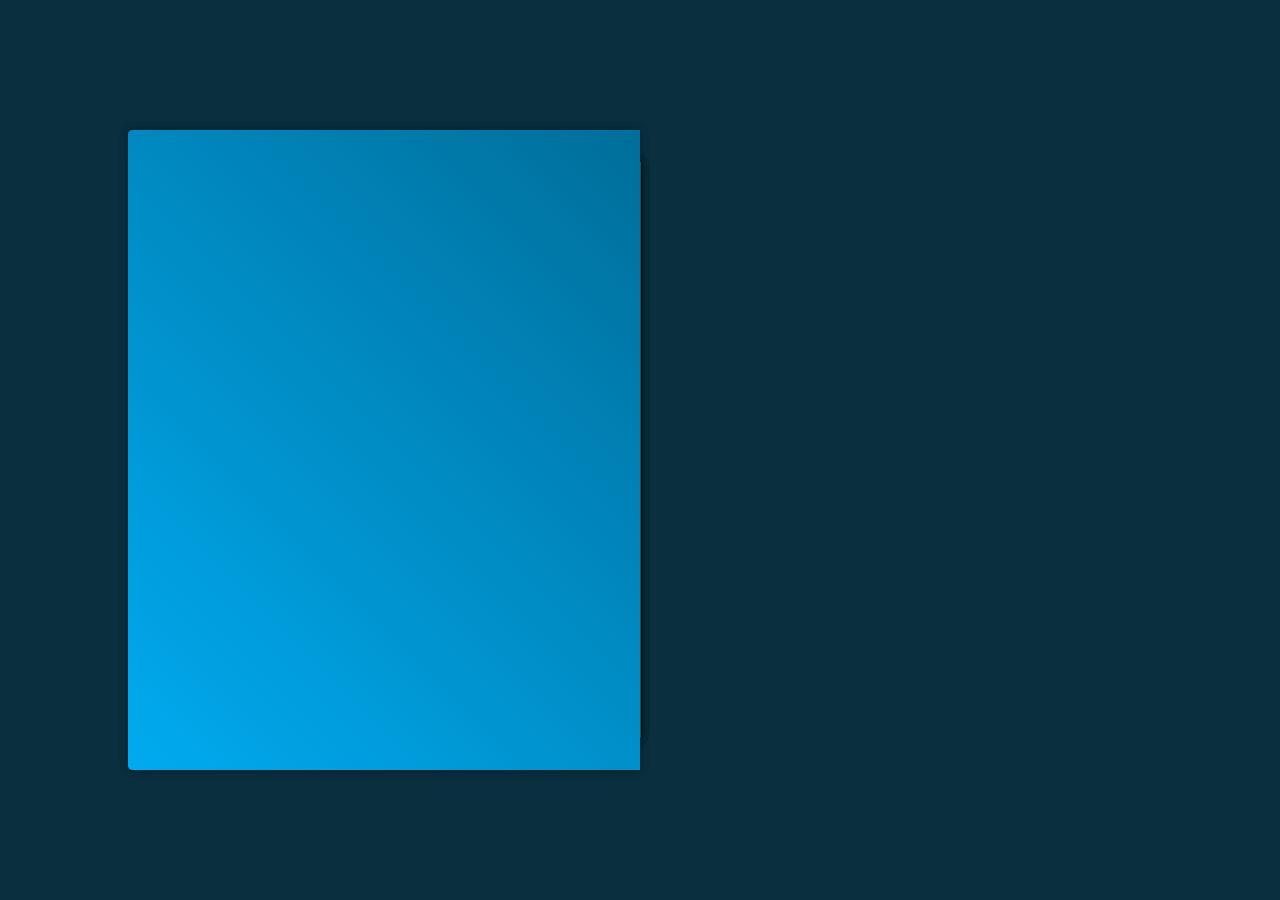
==== commit 594d8c98: "animate cover right" ====
--- a/index.html
+++ b/index.html
@@ -16,7 +16,7 @@
   <body>
     <div class="wrapper">
       <div class="cover cover-left"></div>
-      <div class="cover cover-right turn"></div>
+      <div class="cover cover-right "></div>
 
       <div class="book">
         <!-- profile page -->
--- a/assets/css/style.css
+++ b/assets/css/style.css
@@ -36,6 +36,7 @@
   min-height: 100vh;
   background: #0a303f;
   color: var(--text-color);
+  overflow: hidden;
 }
 
 .wrapper {
@@ -43,6 +44,19 @@
   width: 80vw;
   height: 50vw;
   padding: var(--padding);
+  perspective: 250rem;
+  animation: show-animation 2s forwards;
+}
+
+@keyframes show-animation {
+  0%, 30% {
+    opacity: 0;
+    transform: rotate(-20deg);
+  }
+  100% {
+    opacity: 1;
+    transform: rotate(0deg);
+  }
 }
 
 .cover {
@@ -62,6 +76,11 @@
   z-index: -1;
 }
 
+.cover.cover-right {
+  z-index: 100;
+  transition: transform 1s cubic-bezier(0.645, 0.045, 0.355, 1);
+}
+
 .cover.cover-right.turn {
   transform: rotateY(180deg);
 }
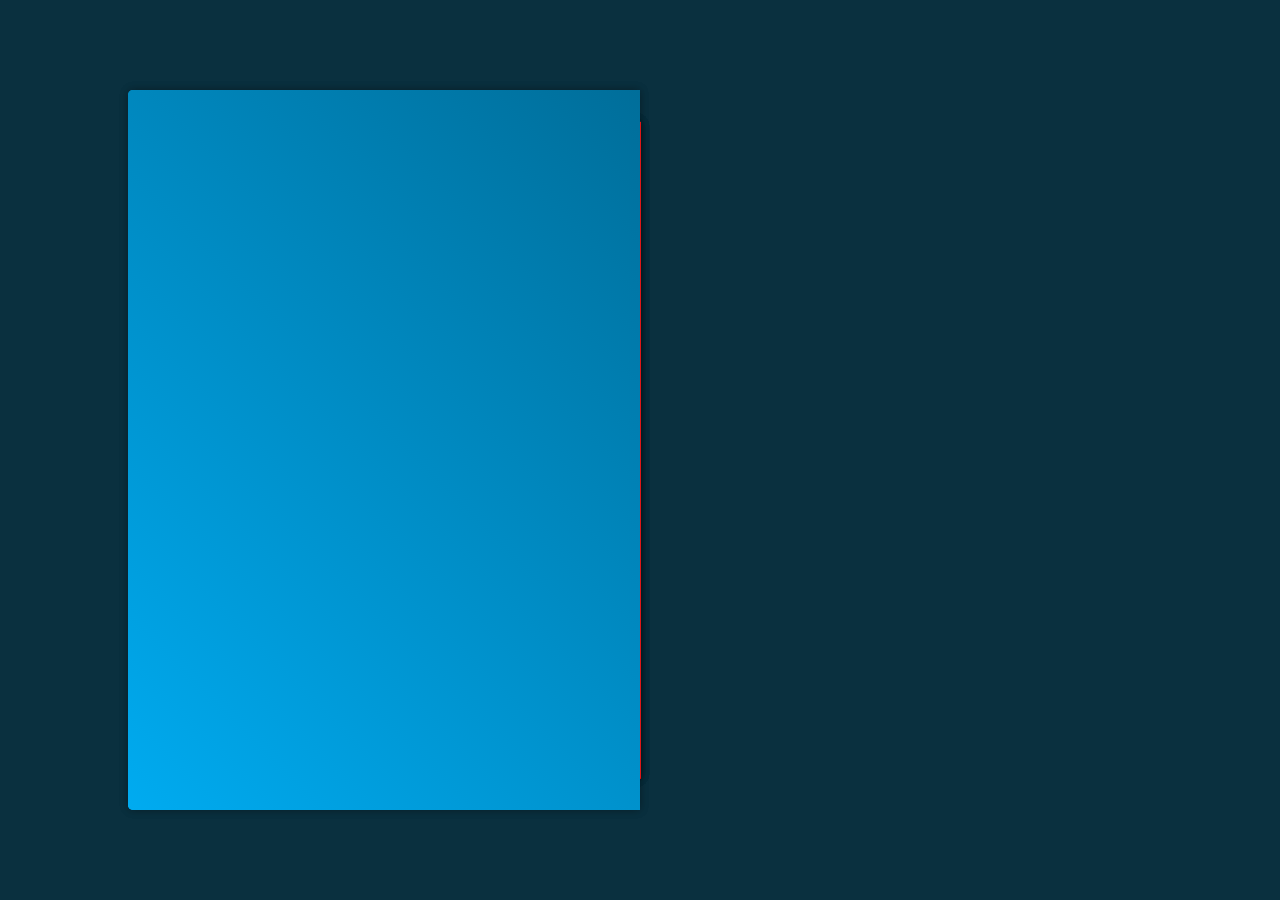
==== commit fdbb3773: "Merge pull request #1 from duc243/profile" ====
--- a/index.html
+++ b/index.html
@@ -25,25 +25,24 @@
             <img src="./assets/images/profil.jpeg" alt="" />
             <h1>Exousia KASEKA</h1>
             <h3>Web Developer</h3>
-
+            
             <div class="social-media">
-              <a href="#"><i class="bx bxl-linkedin"></i></a>
-              <a href="#"><i class="bx bxl-github"></i></a>
-              <a href="#"><i class="bx bxl-twitter"></i></a>
-              <a href="#"><i class="bx bx-link"></i></a>
-            </div>
-
+                <a href="#"><i class="bx bxl-linkedin"></i></a>
+                <a href="#"><i class="bx bxl-github"></i></a>
+                <a href="#"><i class="bx bxl-twitter"></i></a>
+                <a href="#"><i class="bx bx-link"></i></a>
+            </div>
+            
             <p>
-              hi, I'm Exousia KASEKA, a Web Developer. Lorem ipsum dolor sit
-              amet consectetur adipisicing elit. Architecto voluptates sequi
-              magni vel quae quaerat nostrum. Voluptatem, consequuntur aliquam,
-              aperiam expedita explicabo unde ullam nihil reprehenderit enim
-              quas, labore nemo.
+                hi, I'm Exousia KASEKA, a Web Developer. Lorem ipsum dolor sit
+                amet consectetur adipisicing elit. Architecto voluptates sequi
+                magni vel quae quaerat nostrum. Voluptatem, consequuntur aliquam,
+                aperiam
             </p>
-
+            
             <div class="btn-box">
-              <a href="#" class="btn">Download CV</a>
-              <a href="#" class="btn contact-me">Contact Me</a>
+                <a href="#" class="btn">Download CV</a>
+                <a href="#" class="btn contact-me">Contact Me</a>
             </div>
 
 			<span class="number-page">1</span>
@@ -53,44 +52,47 @@
         <div class="book-page book-right turn" id="turn-1">
           <div class="page-front">
             <!-- page 1 (work experience) -->
-            <h1 class="title">Work experience</h1>
-
-            <div class="workeduc-box">
-              <div class="workeduc-content">
-                <span class="year"
-                  ><i class="bx bxs-calendar"></i>Oct. 2023 - Dec. 2023</span
-                >
-                <h3>Web Developer - First Bank DRC</h3>
-                <p>
-                  Lorem ipsum dolor sit amet consectetur adipisicing elit.
-                  Minima ab similique aliquid non pariatur cupiditate quos iusto
-                  fuga obcaecati? Eum at debitis reiciendis soluta. Molestiae?
-                </p>
-              </div>
-
-              <div class="workeduc-content">
-                <span class="year"
-                  ><i class="bx bxs-calendar"></i>Oct. 2023 - Dec. 2023</span
-                >
-                <h3>Web Developer - First Bank DRC</h3>
-                <p>
-                  Lorem ipsum dolor sit amet consectetur adipisicing elit.
-                  Minima ab similique aliquid non pariatur cupiditate quos iusto
-                  fuga obcaecati? Eum at debitis reiciendis soluta. Molestiae?
-                </p>
-              </div>
-
-              <div class="workeduc-content">
-                <span class="year"
-                  ><i class="bx bxs-calendar"></i>Oct. 2023 - Dec. 2023</span
-                >
-                <h3>Web Developer - First Bank DRC</h3>
-                <p>
-                  Lorem ipsum dolor sit amet consectetur adipisicing elit.
-                  Minima ab similique aliquid non pariatur cupiditate quos iusto
-                  fuga obcaecati? Eum at debitis reiciendis soluta. Molestiae?
-                </p>
-              </div>
+            <div class="container-pages">
+
+                <h1 class="title">Work experience</h1>
+                
+                <div class="workeduc-box">
+                    <div class="workeduc-content">
+                        <span class="year"
+                        ><i class="bx bxs-calendar"></i>Oct. 2023 - Dec. 2023</span
+                        >
+                        <h3>Web Developer - First Bank DRC</h3>
+                        <p>
+                            Lorem ipsum dolor sit amet consectetur adipisicing elit.
+                            Minima ab similique aliquid non pariatur cupiditate quos iusto
+                            fuga obcaecati? Eum at debitis reiciendis soluta. Molestiae?
+                        </p>
+                    </div>
+                    
+                    <div class="workeduc-content">
+                        <span class="year"
+                        ><i class="bx bxs-calendar"></i>Oct. 2023 - Dec. 2023</span
+                        >
+                        <h3>Web Developer - First Bank DRC</h3>
+                        <p>
+                            Lorem ipsum dolor sit amet consectetur adipisicing elit.
+                            Minima ab similique aliquid non pariatur cupiditate quos iusto
+                            fuga obcaecati? Eum at debitis reiciendis soluta. Molestiae?
+                        </p>
+                    </div>
+                    
+                    <div class="workeduc-content">
+                        <span class="year"
+                        ><i class="bx bxs-calendar"></i>Oct. 2023 - Dec. 2023</span
+                        >
+                        <h3>Web Developer - First Bank DRC</h3>
+                        <p>
+                            Lorem ipsum dolor sit amet consectetur adipisicing elit.
+                            Minima ab similique aliquid non pariatur cupiditate quos iusto
+                            fuga obcaecati? Eum at debitis reiciendis soluta. Molestiae?
+                        </p>
+                    </div>
+                </div>
             </div>
 
             <span class="number-page">2</span>
@@ -102,44 +104,47 @@
 
           <div class="page-back">
             <!-- page 2 (education) -->
-            <h1 class="title">Education</h1>
-
-            <div class="workeduc-box">
-              <div class="workeduc-content">
-                <span class="year"
-                  ><i class="bx bxs-calendar"></i>Oct. 2023 - Dec. 2023</span
-                >
-                <h3>Web Developer - First Bank DRC</h3>
-                <p>
-                  Lorem ipsum dolor sit amet consectetur adipisicing elit.
-                  Minima ab similique aliquid non pariatur cupiditate quos iusto
-                  fuga obcaecati? Eum at debitis reiciendis soluta. Molestiae?
-                </p>
-              </div>
-
-              <div class="workeduc-content">
-                <span class="year"
-                  ><i class="bx bxs-calendar"></i>Oct. 2023 - Dec. 2023</span
-                >
-                <h3>Web Developer - First Bank DRC</h3>
-                <p>
-                  Lorem ipsum dolor sit amet consectetur adipisicing elit.
-                  Minima ab similique aliquid non pariatur cupiditate quos iusto
-                  fuga obcaecati? Eum at debitis reiciendis soluta. Molestiae?
-                </p>
-              </div>
-
-              <div class="workeduc-content">
-                <span class="year"
-                  ><i class="bx bxs-calendar"></i>Oct. 2023 - Dec. 2023</span
-                >
-                <h3>Web Developer - First Bank DRC</h3>
-                <p>
-                  Lorem ipsum dolor sit amet consectetur adipisicing elit.
-                  Minima ab similique aliquid non pariatur cupiditate quos iusto
-                  fuga obcaecati? Eum at debitis reiciendis soluta. Molestiae?
-                </p>
-              </div>
+            <div class="container-pages">
+
+                <h1 class="title">Education</h1>
+
+                <div class="workeduc-box">
+                <div class="workeduc-content">
+                    <span class="year"
+                    ><i class="bx bxs-calendar"></i>Oct. 2023 - Dec. 2023</span
+                    >
+                    <h3>Web Developer - First Bank DRC</h3>
+                    <p>
+                    Lorem ipsum dolor sit amet consectetur adipisicing elit.
+                    Minima ab similique aliquid non pariatur cupiditate quos iusto
+                    fuga obcaecati? Eum at debitis reiciendis soluta. Molestiae?
+                    </p>
+                </div>
+
+                <div class="workeduc-content">
+                    <span class="year"
+                    ><i class="bx bxs-calendar"></i>Oct. 2023 - Dec. 2023</span
+                    >
+                    <h3>Web Developer - First Bank DRC</h3>
+                    <p>
+                    Lorem ipsum dolor sit amet consectetur adipisicing elit.
+                    Minima ab similique aliquid non pariatur cupiditate quos iusto
+                    fuga obcaecati? Eum at debitis reiciendis soluta. Molestiae?
+                    </p>
+                </div>
+
+                <div class="workeduc-content">
+                    <span class="year"
+                    ><i class="bx bxs-calendar"></i>Oct. 2023 - Dec. 2023</span
+                    >
+                    <h3>Web Developer - First Bank DRC</h3>
+                    <p>
+                    Lorem ipsum dolor sit amet consectetur adipisicing elit.
+                    Minima ab similique aliquid non pariatur cupiditate quos iusto
+                    fuga obcaecati? Eum at debitis reiciendis soluta. Molestiae?
+                    </p>
+                </div>
+                </div>
             </div>
 
             <span class="number-page">3</span>
@@ -154,36 +159,39 @@
         <div class="book-page book-right turn" id="turn-2">
           <div class="page-front">
             <!-- page 3 (my services) -->
-            <h1 class="title">My Services</h1>
-
-            <div class="service-box">
-              <div class="service-content">
-                <i class="bx bx-code-alt"></i>
-                <h3>Web Development</h3>
-                <p>Lorem ipsum dolor sit amet consectetur adipisicing elit.</p>
-                <a href="#" class="btn">Read More</a>
-              </div>
-
-              <div class="service-content">
-                <i class="bx bxs-paint"></i>
-                <h3>Creative Design</h3>
-                <p>Lorem ipsum dolor sit amet consectetur adipisicing elit.</p>
-                <a href="#" class="btn">Read More</a>
-              </div>
-
-              <div class="service-content">
-                <i class="bx bx-bar-chart-alt"></i>
-                <h3>Digital Marketing</h3>
-                <p>Lorem ipsum dolor sit amet consectetur adipisicing elit.</p>
-                <a href="#" class="btn">Read More</a>
-              </div>
-
-              <div class="service-content">
-                <i class="bx bx-search"></i>
-                <h3>SEO</h3>
-                <p>Lorem ipsum dolor sit amet consectetur adipisicing elit.</p>
-                <a href="#" class="btn">Read More</a>
-              </div>
+            <div class="container-pages">
+
+                <h1 class="title">My Services</h1>
+
+                <div class="service-box">
+                <div class="service-content">
+                    <i class="bx bx-code-alt"></i>
+                    <h3>Web Development</h3>
+                    <p>Lorem ipsum dolor sit amet consectetur adipisicing elit.</p>
+                    <a href="#" class="btn">Read More</a>
+                </div>
+
+                <div class="service-content">
+                    <i class="bx bxs-paint"></i>
+                    <h3>Creative Design</h3>
+                    <p>Lorem ipsum dolor sit amet consectetur adipisicing elit.</p>
+                    <a href="#" class="btn">Read More</a>
+                </div>
+
+                <div class="service-content">
+                    <i class="bx bx-bar-chart-alt"></i>
+                    <h3>Digital Marketing</h3>
+                    <p>Lorem ipsum dolor sit amet consectetur adipisicing elit.</p>
+                    <a href="#" class="btn">Read More</a>
+                </div>
+
+                <div class="service-content">
+                    <i class="bx bx-search"></i>
+                    <h3>SEO</h3>
+                    <p>Lorem ipsum dolor sit amet consectetur adipisicing elit.</p>
+                    <a href="#" class="btn">Read More</a>
+                </div>
+                </div>
             </div>
 
             <span class="number-page">4</span>
@@ -195,39 +203,42 @@
 
           <div class="page-back">
             <!-- page 4 (my skills) -->
-            <h1 class="title">My Skills</h1>
-
-            <div class="skills-box">
-              <div class="skills-content">
-                <h3>Front-End</h3>
-                <div class="content">
-                  <span><i class="bx bxl-html5"></i>HTML</span>
-                  <span><i class="bx bxl-css3"></i>CSS</span>
-                  <span><i class="bx bxl-javascript"></i>JS</span>
-                  <span><i class="bx bxl-react"></i>React</span>
-                  <span><i class="bx bxl-bootstrap"></i>Bootstrap</span>
-                  <span><i class="bx bxl-tailwind-css"></i>Tailwind</span>
-                </div>
-              </div>
-
-              <div class="skills-content">
-                <h3>Back-End</h3>
-                <div class="content">
-                  <span><i class="bx bxl-nodejs"></i>Node.js</span>
-                  <span><i class="bx bxl-mongodb"></i>MongoDB</span>
-                  <span><i class="bx bxl-postgresql"></i>PostgreSQL</span>
-                  <span><i class="bx bxl-aws"></i>AWS</span>
-                  <span><i class="bx bxl-firebase"></i>Firebase</span>
-                </div>
-              </div>
-
-              <div class="skills-content">
-                <h3>UI/UX Design</h3>
-                <div class="content">
-                  <span><i class="bx bxl-figma"></i>Figma</span>
-                  <span><i class="bx bxl-adobe"></i>Adobe XD</span>
-                </div>
-              </div>
+            <div class="container-pages">
+
+                <h1 class="title">My Skills</h1>
+
+                <div class="skills-box">
+                <div class="skills-content">
+                    <h3>Front-End</h3>
+                    <div class="content">
+                    <span><i class="bx bxl-html5"></i>HTML</span>
+                    <span><i class="bx bxl-css3"></i>CSS</span>
+                    <span><i class="bx bxl-javascript"></i>JS</span>
+                    <span><i class="bx bxl-react"></i>React</span>
+                    <span><i class="bx bxl-bootstrap"></i>Bootstrap</span>
+                    <span><i class="bx bxl-tailwind-css"></i>Tailwind</span>
+                    </div>
+                </div>
+
+                <div class="skills-content">
+                    <h3>Back-End</h3>
+                    <div class="content">
+                    <span><i class="bx bxl-nodejs"></i>Node.js</span>
+                    <span><i class="bx bxl-mongodb"></i>MongoDB</span>
+                    <span><i class="bx bxl-postgresql"></i>PostgreSQL</span>
+                    <span><i class="bx bxl-aws"></i>AWS</span>
+                    <span><i class="bx bxl-firebase"></i>Firebase</span>
+                    </div>
+                </div>
+
+                <div class="skills-content">
+                    <h3>UI/UX Design</h3>
+                    <div class="content">
+                    <span><i class="bx bxl-figma"></i>Figma</span>
+                    <span><i class="bx bxl-adobe"></i>Adobe XD</span>
+                    </div>
+                </div>
+                </div>
             </div>
 
             <span class="number-page">5</span>
@@ -242,32 +253,35 @@
         <div class="book-page book-right turn" id="turn-3">
           <div class="page-front">
             <!-- page 5 (latest project or my portfolio) -->
-            <h1 class="title">Latest Projet</h1>
-
-            <div class="portfolio-box">
-              <div class="image-box">
-                <img src="./assets/images/thumbs/portfolio.jpg" alt="" />
-              </div>
-
-              <div class="info-box">
-                <div class="info-title">
-                  <h3>Projet Name</h3>
-                  <a href="#"
-                    >Live Preview<i class="bx bx-link-external"></i
-                  ></a>
-                </div>
-                <p>Tech Used:</p>
-                <p>
-                  Lorem ipsum dolor sit amet consectetur, adipisicing elit.
-                  Culpa nam ut ea qui? Veniam, et. Corporis fugit totam porro
-                  commodi!
-                </p>
-              </div>
-
-              <div class="btn-box">
-                <a href="#" class="btn">Source Code</a>
-                <a href="#" class="btn">More Projets</a>
-              </div>
+            <div class="container-pages">
+
+                <h1 class="title">Latest Projet</h1>
+
+                <div class="portfolio-box">
+                <div class="image-box">
+                    <img src="./assets/images/thumbs/portfolio.jpg" alt="" />
+                </div>
+
+                <div class="info-box">
+                    <div class="info-title">
+                    <h3>Projet Name</h3>
+                    <a href="#"
+                        >Live Preview<i class="bx bx-link-external"></i
+                    ></a>
+                    </div>
+                    <p>Tech Used:</p>
+                    <p>
+                    Lorem ipsum dolor sit amet consectetur, adipisicing elit.
+                    Culpa nam ut ea qui? Veniam, et. Corporis fugit totam porro
+                    commodi!
+                    </p>
+                </div>
+
+                <div class="btn-box">
+                    <a href="#" class="btn">Source Code</a>
+                    <a href="#" class="btn">More Projets</a>
+                </div>
+                </div>
             </div>
 
             <span class="number-page">6</span>
@@ -279,33 +293,36 @@
 
           <div class="page-back">
             <!-- page 6 (contact me) -->
-            <h1 class="title">Contact Me!</h1>
-
-            <div class="contact-box">
-              <form action="#">
-                <input
-                  type="text"
-                  class="field"
-                  placeholder="Full Name"
-                  required
-                />
-                <input
-                  type="email"
-                  class="field"
-                  placeholder="Email Adresse"
-                  required
-                />
-                <textarea
-                  name=""
-                  id=""
-                  cols="30"
-                  rows="10"
-                  class="field"
-                  placeholder="Your Message"
-                  required
-                ></textarea>
-				<input type="submit" class="btn" value="Send Message">
-              </form>
+            <div class="container-pages">
+
+                <h1 class="title">Contact Me!</h1>
+
+                <div class="contact-box">
+                <form action="#">
+                    <input
+                    type="text"
+                    class="field"
+                    placeholder="Full Name"
+                    required
+                    />
+                    <input
+                    type="email"
+                    class="field"
+                    placeholder="Email Adresse"
+                    required
+                    />
+                    <textarea
+                    name=""
+                    id=""
+                    cols="30"
+                    rows="10"
+                    class="field"
+                    placeholder="Your Message"
+                    required
+                    ></textarea>
+                    <input type="submit" class="btn" value="Send Message">
+                </form>
+                </div>
             </div>
 
             <span class="number-page">7</span>
--- a/assets/css/style.css
+++ b/assets/css/style.css
@@ -42,7 +42,7 @@
 .wrapper {
   position: relative;
   width: 80vw;
-  height: 50vw;
+  height: 45rem;
   padding: var(--padding);
   perspective: 250rem;
   animation: show-animation 2s forwards;
@@ -103,7 +103,7 @@
   padding: var(--padding);
 }
 
-.profile-page {
+.profile-page, .profile-page .container {
   display: flex;
   flex-direction: column;
   justify-content: center;
@@ -199,7 +199,7 @@
   width: 100%;
   height: 100%;
   background: var(--pages-color);
-  padding: var(--padding);
+  padding: .5rem var(--padding);
 }
 
 .book-page .page-front {
@@ -208,6 +208,14 @@
 
 .book-page .page-back {
   transform: rotateY(180deg) translateZ(1px);
+}
+
+.container-pages {
+  background-color: red;
+  width: 100%;
+  height: 85%;
+  display: grid;
+  align-items: flex-end;
 }
 
 .title{
@@ -216,13 +224,15 @@
 }
 
 .workeduc-box {
+  display: flex;
+  flex-direction: column;
+  gap: .8rem;
   border-left: var(--border);
 }
 
 .workeduc-box .workeduc-content {
   position: relative;
   padding-left: var(--padding);
-  margin-bottom: var(--section-padding);
 }
 
 .workeduc-box .workeduc-content::before {
@@ -237,10 +247,15 @@
 
 .workeduc-content .year {
   color: var(--main-color);
+  font-size: 1rem;
 }
 
 .workeduc-content .year i {
   margin-right: .4rem;
+}
+
+.workeduc-content p {
+  font-size: 15px;
 }
 
 .number-page {
@@ -283,7 +298,7 @@
   flex: 1 1 10rem;
   border: var(--border);
   border-radius: var(--border-rounded-sm);
-  padding: .5rem .5rem 1rem;
+  padding: .5rem .5rem;
   text-align: center;
   transition: var(--transition) ease;
 }
@@ -464,4 +479,14 @@
   opacity: 1;
   transform: translateX(-50%) scale(1);
   top: -2rem;
+}
+
+@media screen and (max-width: 1210px) {
+  .workeduc-content .year,
+  p {
+    font-size: .9rem;
+  }
+  h3 {
+    font-size: 1rem;
+  }
 }